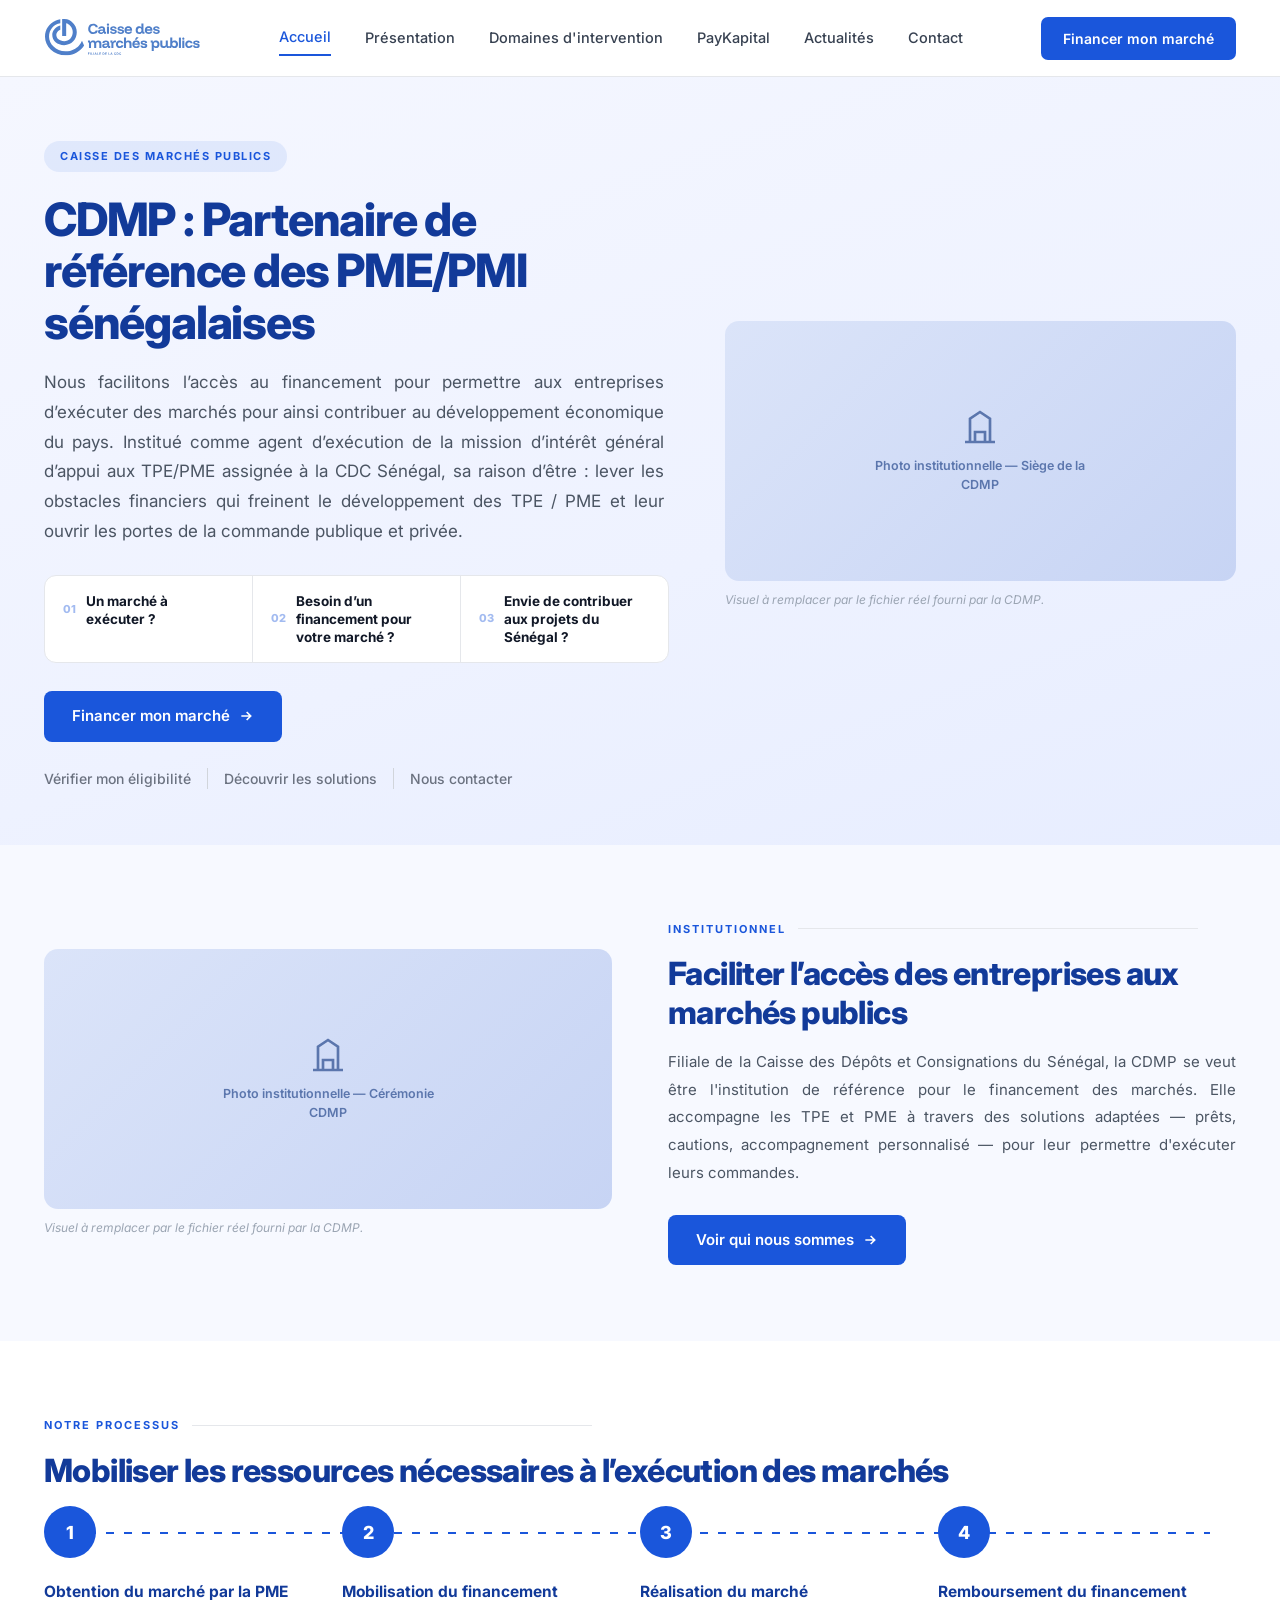
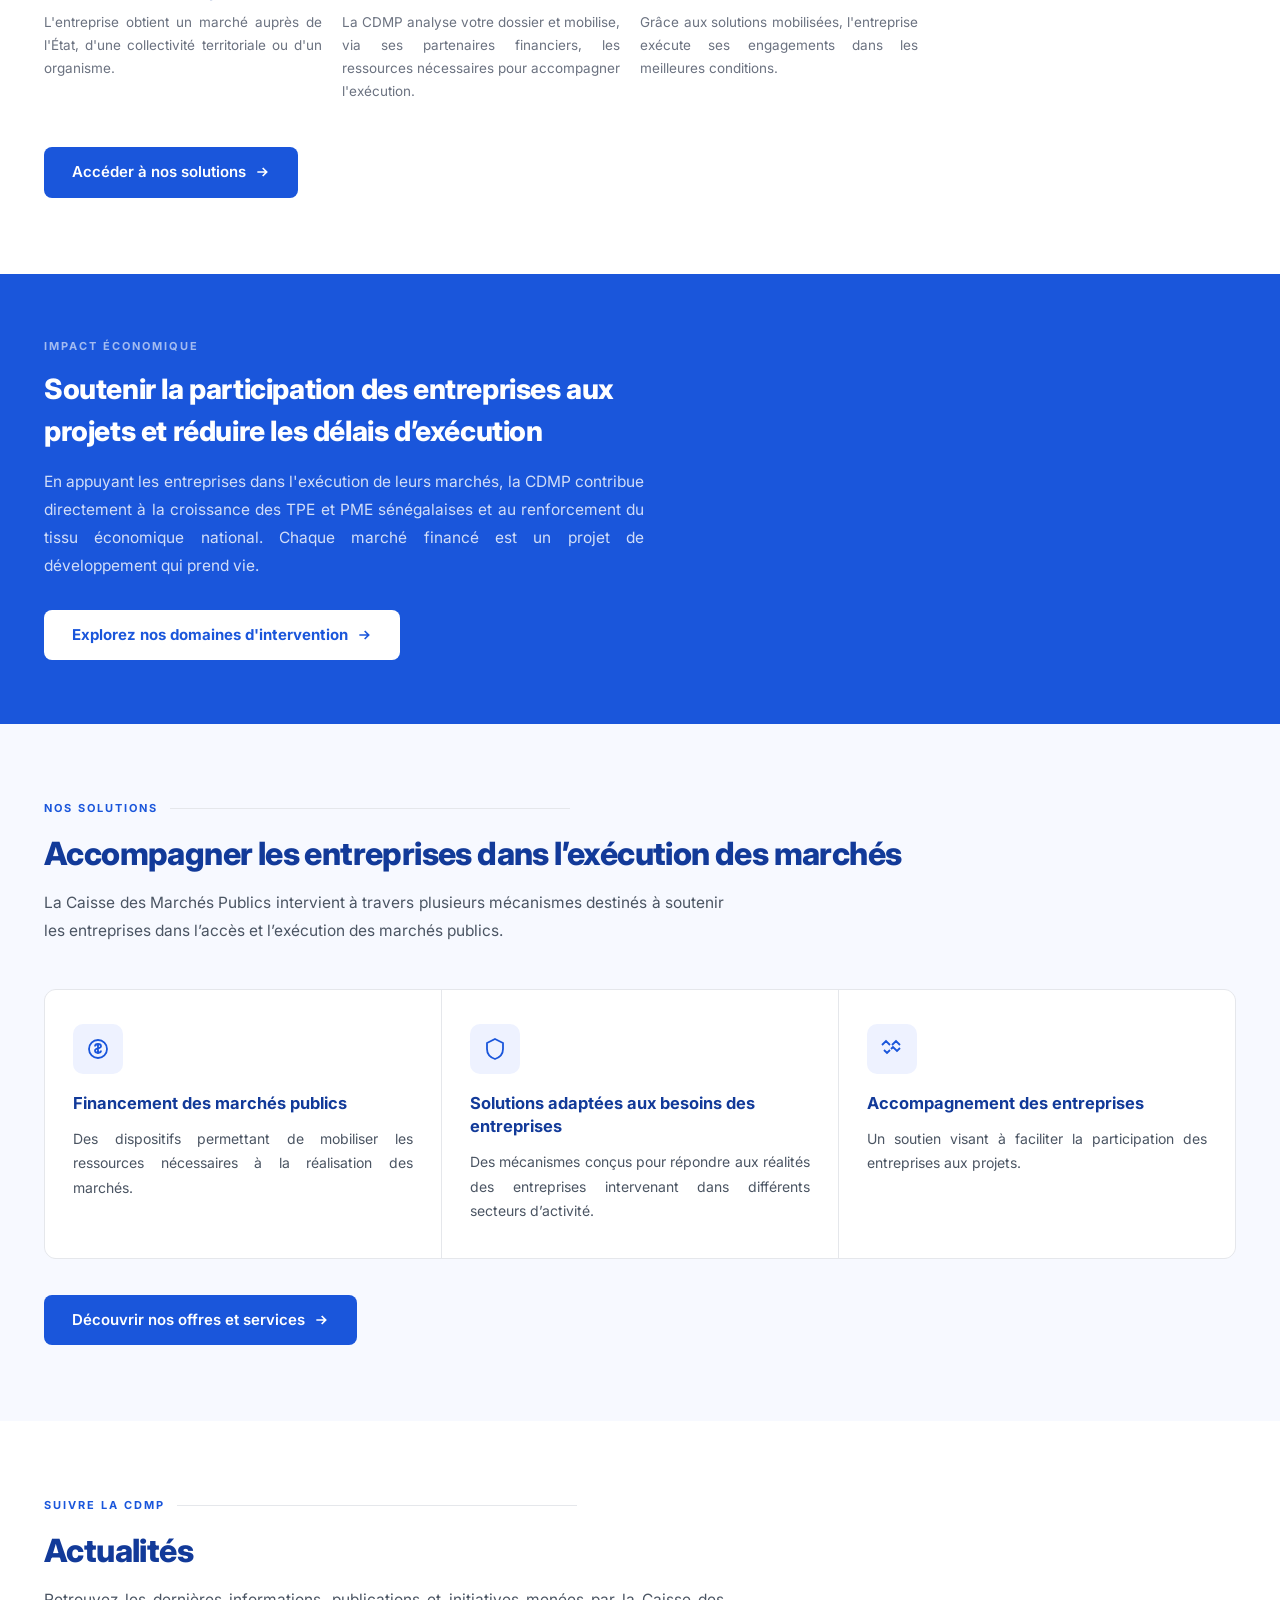
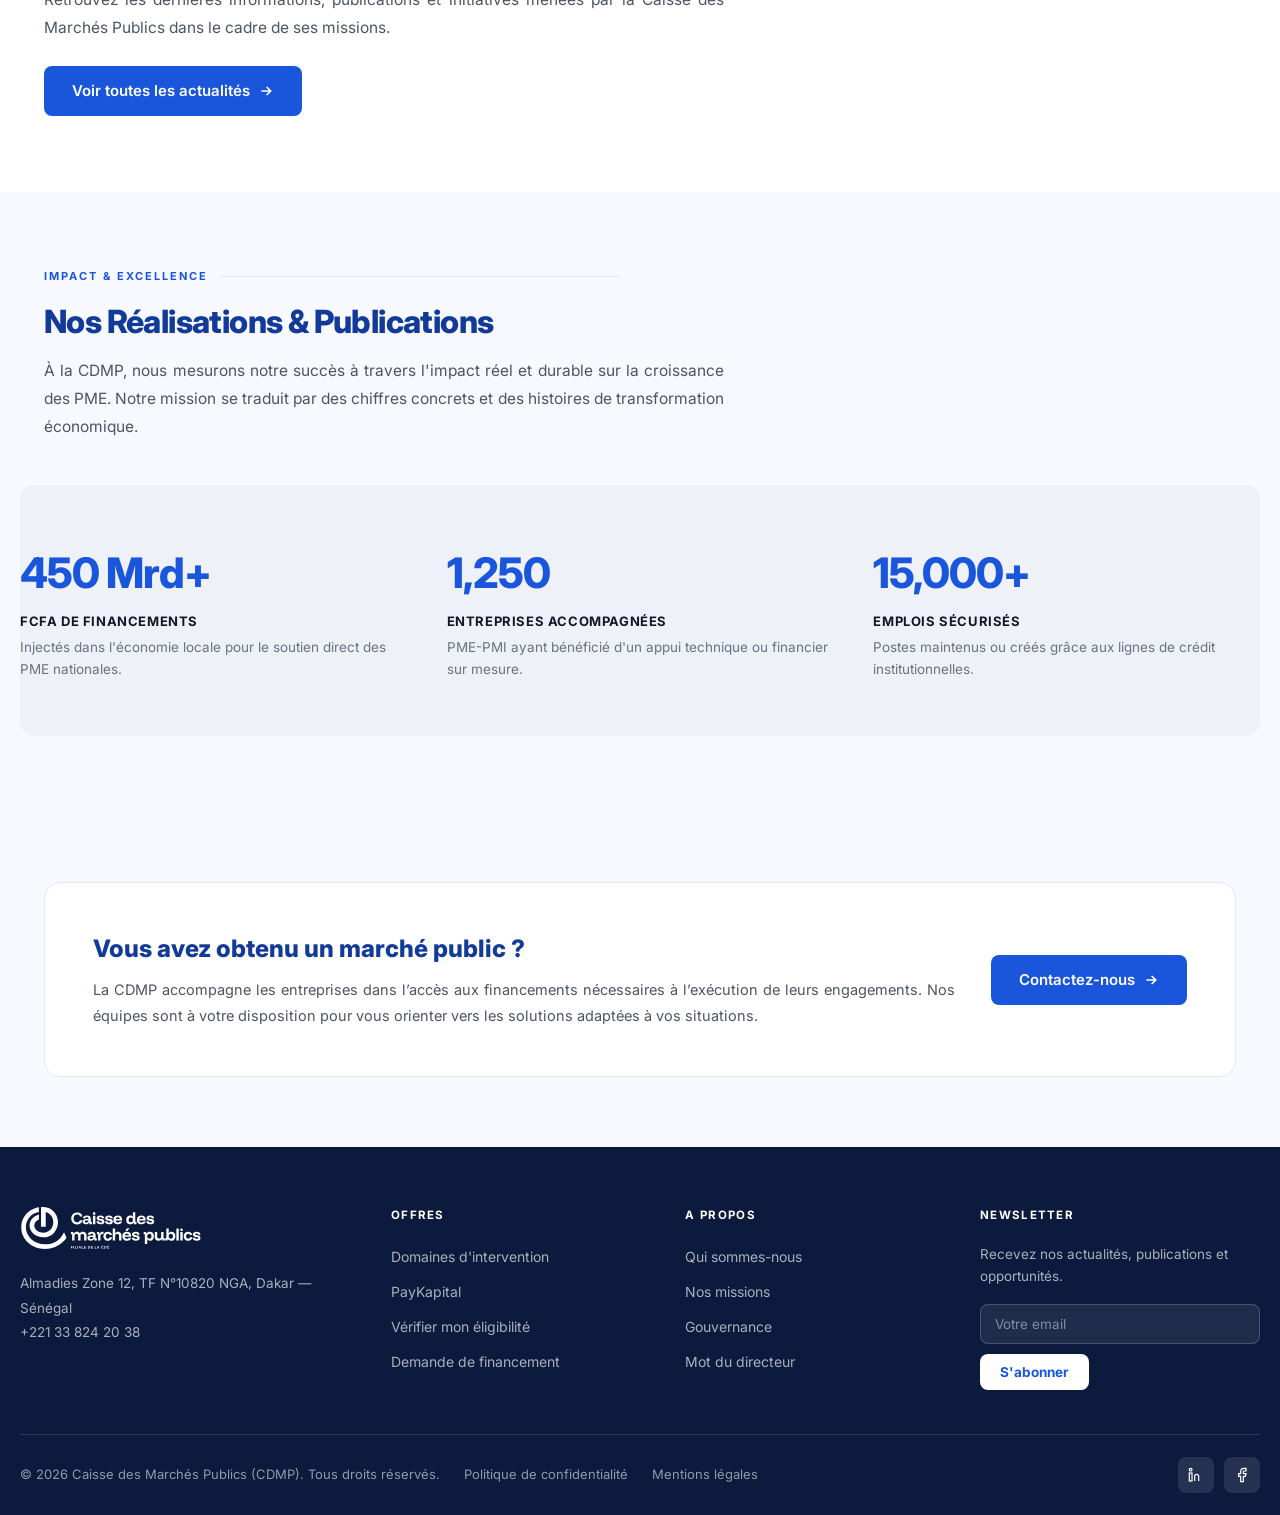
==== index.html @ f190c3ff "Import du site CDMP tel que livré (version en ligne sur cdmp.synapsys.sn) Inclut les documents de ré" ====
<!DOCTYPE html>
<html lang="fr">
<head>
<meta charset="UTF-8"/>
<meta name="viewport" content="width=device-width, initial-scale=1.0"/>
<title>Accueil — CDMP</title>
<link rel="stylesheet" href="css/style.css"/>
</head>
<body>
<header class="site-header">
<div class="nav-inner">
<a href="index.html" class="logo"><img src="img/cdmp-logo.svg" alt="CDMP - Caisse des Marchés Publics" class="logo-img"/></a>
<input type="checkbox" id="nav-toggle" class="nav-toggle-checkbox"/>
<nav class="nav-links">
<div class="nav-item"><a class="active" href="index.html">Accueil</a></div>
<div class="nav-item"><a class="" href="presentation.html">Présentation</a>
<div class="mega">
<div class="mega-col"><h5>Institution</h5>
<a href="presentation.html#a-propos">A propos</a>
<a href="presentation.html#missions">Missions</a>
<a href="presentation.html#gouvernance">Gouvernance</a>
<a href="presentation.html#mot-du-directeur">Mot du directeur</a>
</div>
</div></div>
<div class="nav-item"><a class="" href="domaines-intervention.html">Domaines d'intervention</a>
<div class="mega">
<div class="mega-col"><h5>Nos solutions</h5>
<a href="domaines-intervention.html#offres">Offres</a>
<a href="domaines-intervention.html#solutions">Services</a>
<a href="eligibilite.html">Vérifier mon éligibilité</a>
</div>
</div></div>
<div class="nav-item"><a class="" href="paykapital.html">PayKapital</a></div>
<div class="nav-item"><a class="" href="actualites.html">Actualités</a>
<div class="mega">
<div class="mega-col"><h5>Suivre la CDMP</h5>
<a href="actualites.html#publications">Publications</a>
<a href="actualites.html#realisations">Réalisations</a>
</div>
</div></div>
<div class="nav-item"><a class="" href="contact.html">Contact</a></div>
<a href="demande-financement.html" class="btn-nav btn-nav-mobile">Financer mon marché</a>
</nav>
<a href="demande-financement.html" class="btn-nav btn-nav-desktop">Financer mon marché</a>
<label for="nav-toggle" class="burger" aria-label="Ouvrir le menu"><span></span><span></span><span></span></label>
</div>
</header>

<section class="page-hero">
<div class="wrap hero-split">
<div>
<span class="eyebrow">CAISSE DES MARCHÉS PUBLICS</span>
<h1>CDMP : Partenaire de référence des PME/PMI sénégalaises</h1>
<p class="lead">Nous facilitons l’accès au financement pour permettre aux entreprises d’exécuter des marchés pour ainsi contribuer au développement économique du pays. Institué comme agent d’exécution de la mission d’intérêt général d’appui aux TPE/PME assignée à la CDC Sénégal, sa raison d’être : lever les obstacles financiers qui freinent le développement des TPE / PME et leur ouvrir les portes de la commande publique et privée.</p>
<div class="pc-row">
<div class="pc-item" tabindex="0"><button class="pc-q"><span class="pc-num">01</span>Un marché à exécuter ?</button><div class="pc-a"><p>Offrir des solutions sur mesure pour un meilleur accès aux marchés en accompagnant les entreprises dans l’exécution.</p></div></div>
<div class="pc-item" tabindex="0"><button class="pc-q"><span class="pc-num">02</span>Besoin d’un financement pour votre marché ?</button><div class="pc-a"><p>Faciliter l’accès au financement des TPE / PME dans tous les secteurs d’activité à des conditions soutenables et compétitives.</p></div></div>
<div class="pc-item" tabindex="0"><button class="pc-q"><span class="pc-num">03</span>Envie de contribuer aux projets du Sénégal ?</button><div class="pc-a"><p>Soutenir les entreprises engagées dans la réalisation des projets et réduire les délais d’exécution des marchés en mettant à disposition des ressources financières adaptées permettant aux entreprises d’agir rapidement et efficacement.</p></div></div>
</div>
<div style="margin-top:28px;">
<a href="contact.html" class="btn-primary">Financer mon marché <svg width="16" height="16" viewBox="0 0 24 24" fill="none" stroke="currentColor" stroke-width="2.5"><path d="M5 12h14M13 6l6 6-6 6"/></svg></a>
</div>
<div class="link-row">
<a href="eligibilite.html">Vérifier mon éligibilité</a>
<a href="domaines-intervention.html">Découvrir les solutions</a>
<a href="contact.html">Nous contacter</a>
</div>
</div>
<div><div class="media-ph"><svg viewBox="0 0 24 24" fill="none" stroke="currentColor" stroke-width="1.6"><path d="M3 21h18M6 21V7l6-4 6 4v14M9 21v-6h6v6"/></svg><span>Photo institutionnelle — Siège de la CDMP</span></div><p style="font-size:12px;color:#9aa4b2;margin-top:10px;font-style:italic;">Visuel à remplacer par le fichier réel fourni par la CDMP.</p></div>
</div>
</section>

<section class="section-alt">
<div class="wrap grid-2">
<div><div class="media-ph"><svg viewBox="0 0 24 24" fill="none" stroke="currentColor" stroke-width="1.6"><path d="M3 21h18M6 21V7l6-4 6 4v14M9 21v-6h6v6"/></svg><span>Photo institutionnelle — Cérémonie CDMP</span></div><p style="font-size:12px;color:#9aa4b2;margin-top:10px;font-style:italic;">Visuel à remplacer par le fichier réel fourni par la CDMP.</p></div>
<div>
<div class="eyebrow-line">INSTITUTIONNEL</div>
<h2 class="section-title">Faciliter l’accès des entreprises aux marchés publics</h2>
<p style="font-size:15px;color:var(--gray);line-height:1.85;margin-bottom:28px;">Filiale de la Caisse des Dépôts et Consignations du Sénégal, la CDMP se veut être l'institution de référence pour le financement des marchés. Elle accompagne les TPE et PME à travers des solutions adaptées — prêts, cautions, accompagnement personnalisé — pour leur permettre d'exécuter leurs commandes.</p>
<a href="presentation.html#a-propos" class="btn-primary">Voir qui nous sommes <svg width="16" height="16" viewBox="0 0 24 24" fill="none" stroke="currentColor" stroke-width="2.5"><path d="M5 12h14M13 6l6 6-6 6"/></svg></a>
</div>
</div>
</section>

<section>
<div class="wrap">
<div class="eyebrow-line">NOTRE PROCESSUS</div>
<h2 class="section-title">Mobiliser les ressources nécessaires à l’exécution des marchés</h2>
<div class="steps">
<div class="step"><div class="step-dot"><span>1</span></div><h3>Obtention du marché par la PME</h3><p>L'entreprise obtient un marché auprès de l'État, d'une collectivité territoriale ou d'un organisme.</p></div>
<div class="step"><div class="step-dot"><span>2</span></div><h3>Mobilisation du financement</h3><p>La CDMP analyse votre dossier et mobilise, via ses partenaires financiers, les ressources nécessaires pour accompagner l'exécution.</p></div>
<div class="step"><div class="step-dot"><span>3</span></div><h3>Réalisation du marché</h3><p>Grâce aux solutions mobilisées, l'entreprise exécute ses engagements dans les meilleures conditions.</p></div>
<div class="step"><div class="step-dot"><span>4</span></div><h3>Remboursement du financement</h3></div>
</div>
<div style="margin-top:44px;"><a href="domaines-intervention.html#solutions" class="btn-primary">Accéder à nos solutions <svg width="16" height="16" viewBox="0 0 24 24" fill="none" stroke="currentColor" stroke-width="2.5"><path d="M5 12h14M13 6l6 6-6 6"/></svg></a></div>
</div>
</section>

<section class="cta-band">
<div class="wrap">
<div class="eyebrow-inv">IMPACT ÉCONOMIQUE</div>
<h2>Soutenir la participation des entreprises aux projets et réduire les délais d’exécution</h2>
<p>En appuyant les entreprises dans l'exécution de leurs marchés, la CDMP contribue directement à la croissance des TPE et PME sénégalaises et au renforcement du tissu économique national. Chaque marché financé est un projet de développement qui prend vie.</p>
<a href="domaines-intervention.html" class="btn-white">Explorez nos domaines d'intervention <svg width="16" height="16" viewBox="0 0 24 24" fill="none" stroke="currentColor" stroke-width="2.5"><path d="M5 12h14M13 6l6 6-6 6"/></svg></a>
</div>
</section>

<section class="section-alt">
<div class="wrap">
<div class="eyebrow-line">NOS SOLUTIONS</div>
<h2 class="section-title">Accompagner les entreprises dans l’exécution des marchés</h2>
<p class="section-sub">La Caisse des Marchés Publics intervient à travers plusieurs mécanismes destinés à soutenir les entreprises dans l’accès et l’exécution des marchés publics.</p>
<div class="card-grid">
<div class="card"><div class="card-icon"><svg viewBox="0 0 24 24" fill="none" stroke="currentColor" stroke-width="1.8"><circle cx="12" cy="12" r="9"/><path d="M12 7v10M9 9.5c0-1.4 1.3-2.5 3-2.5s3 1 3 2.2c0 2.8-6 1.6-6 4.3 0 1.3 1.3 2.3 3 2.3s3-1 3-2.3"/></svg></div><h3>Financement des marchés publics</h3><p>Des dispositifs permettant de mobiliser les ressources nécessaires à la réalisation des marchés.</p></div>
<div class="card"><div class="card-icon"><svg viewBox="0 0 24 24" fill="none" stroke="currentColor" stroke-width="1.8"><path d="M12 2l8 4v6c0 5-3.4 8.4-8 10-4.6-1.6-8-5-8-10V6l8-4z"/></svg></div><h3>Solutions adaptées aux besoins des entreprises</h3><p>Des mécanismes conçus pour répondre aux réalités des entreprises intervenant dans différents secteurs d’activité.</p></div>
<div class="card"><div class="card-icon"><svg viewBox="0 0 24 24" fill="none" stroke="currentColor" stroke-width="1.8"><path d="M11 12l2-2 4 4 3-3M4 13l3 3 3-3M2 8l4-4 4 4M12 8l4-4 4 4"/></svg></div><h3>Accompagnement des entreprises</h3><p>Un soutien visant à faciliter la participation des entreprises aux projets.</p></div>
</div>
<div style="margin-top:36px;"><a href="domaines-intervention.html#offres" class="btn-primary">Découvrir nos offres et services <svg width="16" height="16" viewBox="0 0 24 24" fill="none" stroke="currentColor" stroke-width="2.5"><path d="M5 12h14M13 6l6 6-6 6"/></svg></a></div>
</div>
</section>

<section>
<div class="wrap">
<div class="eyebrow-line">SUIVRE LA CDMP</div>
<h2 class="section-title">Actualités</h2>
<p class="section-sub" style="margin-bottom:24px;">Retrouvez les dernières informations, publications et initiatives menées par la Caisse des Marchés Publics dans le cadre de ses missions.</p>
<a href="actualites.html" class="btn-primary">Voir toutes les actualités <svg width="16" height="16" viewBox="0 0 24 24" fill="none" stroke="currentColor" stroke-width="2.5"><path d="M5 12h14M13 6l6 6-6 6"/></svg></a>
</div>
</section>

<section class="section-alt">
<div class="wrap">
<div class="eyebrow-line">IMPACT &amp; EXCELLENCE</div>
<h2 class="section-title">Nos Réalisations &amp; Publications</h2>
<p class="section-sub">À la CDMP, nous mesurons notre succès à travers l'impact réel et durable sur la croissance des PME. Notre mission se traduit par des chiffres concrets et des histoires de transformation économique.</p>
</div>
<div class="wrap stats-bar" style="border-radius:14px;">
<div><div class="stat-num">450 Mrd+</div><div class="stat-label">FCFA de financements</div><div class="stat-desc">Injectés dans l'économie locale pour le soutien direct des PME nationales.</div></div>
<div><div class="stat-num">1,250</div><div class="stat-label">Entreprises accompagnées</div><div class="stat-desc">PME-PMI ayant bénéficié d'un appui technique ou financier sur mesure.</div></div>
<div><div class="stat-num">15,000+</div><div class="stat-label">Emplois sécurisés</div><div class="stat-desc">Postes maintenus ou créés grâce aux lignes de crédit institutionnelles.</div></div>
</div>
</section>

<section class="cta-box-section">
<div class="wrap">
<div class="cta-box">
<div>
<h2>Vous avez obtenu un marché public ?</h2>
<p>La CDMP accompagne les entreprises dans l’accès aux financements nécessaires à l’exécution de leurs engagements. Nos équipes sont à votre disposition pour vous orienter vers les solutions adaptées à vos situations.</p>
</div>
<a href="contact.html" class="btn-primary">Contactez-nous <svg width="16" height="16" viewBox="0 0 24 24" fill="none" stroke="currentColor" stroke-width="2.5"><path d="M5 12h14M13 6l6 6-6 6"/></svg></a>
</div>
</div>
</section>

<footer class="site-footer">
<div class="wrap footer-top">
<div class="footer-brand">
<a href="index.html" class="logo"><img src="img/cdmp-logo.svg" alt="CDMP - Caisse des Marchés Publics" class="logo-img logo-img-white"/></a>
<p class="footer-contact-line">Almadies Zone 12, TF N°10820 NGA, Dakar — Sénégal<br/>+221 33 824 20 38</p>
</div>
<div class="footer-col"><h4>Offres</h4><ul>
<li><a href="domaines-intervention.html">Domaines d'intervention</a></li>
<li><a href="paykapital.html">PayKapital</a></li>
<li><a href="eligibilite.html">Vérifier mon éligibilité</a></li>
<li><a href="demande-financement.html">Demande de financement</a></li>
</ul></div>
<div class="footer-col"><h4>A propos</h4><ul>
<li><a href="presentation.html#a-propos">Qui sommes-nous</a></li>
<li><a href="presentation.html#missions">Nos missions</a></li>
<li><a href="presentation.html#gouvernance">Gouvernance</a></li>
<li><a href="presentation.html#mot-du-directeur">Mot du directeur</a></li>
</ul></div>
<div class="footer-col"><h4>Newsletter</h4>
<p class="footer-newsletter-text">Recevez nos actualités, publications et opportunités.</p>
<form class="footer-newsletter-form">
<input type="email" placeholder="Votre email" aria-label="Adresse email"/>
<button type="submit" class="btn-white">S'abonner</button>
</form>
</div>
</div>
<div class="wrap footer-bottom">
<div class="footer-bottom-left">
<span>© 2026 Caisse des Marchés Publics (CDMP). Tous droits réservés.</span>
<div class="links"><a href="#">Politique de confidentialité</a><a href="#">Mentions légales</a></div>
</div>
<div class="social-row social-row-footer">
<a href="https://www.linkedin.com/company/cdmp/" target="_blank" rel="noopener" aria-label="LinkedIn CDMP"><svg viewBox="0 0 24 24" fill="none" stroke="currentColor" stroke-width="1.8"><rect x="2" y="9" width="4" height="12"/><circle cx="4" cy="4" r="2"/><path d="M10 21v-7a3 3 0 0 1 6 0v7M10 12v9"/></svg></a>
<a href="https://www.facebook.com/CDMPSA" target="_blank" rel="noopener" aria-label="Facebook CDMP"><svg viewBox="0 0 24 24" fill="none" stroke="currentColor" stroke-width="1.8"><path d="M18 2h-3a5 5 0 0 0-5 5v3H7v4h3v8h4v-8h3l1-4h-4V7a1 1 0 0 1 1-1h3z"/></svg></a>
</div>
</div>
</footer>
</body>
</html>
---- css/style.css ----
@import url('https://fonts.googleapis.com/css2?family=Inter:wght@400;500;600;700;800;900&display=swap');

:root{
  --blue:#1a56db;
  --blue-dark:#123a99;
  --blue-light:#eef2ff;
  --ink:#111827;
  --gray:#4b5563;
  --gray-light:#6b7280;
  --bg-alt:#f7f9ff;
  --bg-alt2:#eef1f7;
  --border:#e5e7eb;
  --white:#ffffff;
}

*,*::before,*::after{box-sizing:border-box;margin:0;padding:0;}
html{scroll-behavior:smooth;}
body{font-family:'Inter',-apple-system,BlinkMacSystemFont,'Segoe UI',Arial,sans-serif;color:var(--ink);background:#fff;font-size:16px;line-height:1.5;}
a{text-decoration:none;color:inherit;}
img{max-width:100%;display:block;}
ul{list-style:none;}
button{font-family:inherit;cursor:pointer;}

.wrap{max-width:1240px;margin:0 auto;padding:0 24px;}

/* ---------- Header / Nav ---------- */
header.site-header{position:sticky;top:0;z-index:200;background:#fff;border-bottom:1px solid var(--border);}
.nav-inner{max-width:1240px;margin:0 auto;display:flex;align-items:center;justify-content:space-between;padding:0 24px;height:76px;position:relative;}
.logo{display:flex;align-items:center;gap:10px;font-weight:800;font-size:22px;color:var(--blue);letter-spacing:-0.5px;}
.logo svg{width:34px;height:34px;}
.nav-toggle-checkbox{display:none;}
.nav-links{display:flex;align-items:center;gap:34px;}
.nav-item{position:relative;height:76px;display:flex;align-items:center;}
.nav-item > a{font-size:14.5px;font-weight:500;color:#374151;padding:6px 0;}
.nav-item > a.active{color:var(--blue);border-bottom:2px solid var(--blue);}
.nav-item:hover > a{color:var(--blue);}
.mega{position:absolute;top:76px;left:50%;transform:translateX(-50%);background:#fff;border:1px solid var(--border);border-top:3px solid var(--blue);border-radius:0 0 12px 12px;box-shadow:0 18px 40px rgba(17,24,39,0.12);padding:26px 34px;display:none;gap:48px;white-space:nowrap;}
.nav-item:hover .mega{display:flex;}
.mega-col h5{font-size:11px;text-transform:uppercase;letter-spacing:1.2px;color:var(--gray-light);font-weight:700;margin-bottom:12px;}
.mega-col a{display:block;font-size:14.5px;color:#374151;font-weight:500;padding:6px 0;}
.mega-col a:hover{color:var(--blue);}
.btn-nav{background:var(--blue);color:#fff;font-size:14px;font-weight:600;padding:11px 22px;border-radius:7px;border:none;}
.btn-nav:hover{background:var(--blue-dark);}
.btn-nav-mobile{display:none;}
.burger{display:none;flex-direction:column;justify-content:center;gap:5px;width:26px;height:22px;background:none;border:none;padding:0;cursor:pointer;}
.burger span{display:block;height:2px;width:100%;background:var(--ink);border-radius:2px;transition:transform .2s ease,opacity .2s ease;}

@media (max-width:900px){
  .nav-inner{height:64px;padding:0 20px;}
  .logo-img{height:32px;}
  .btn-nav-desktop{display:none;}
  .burger{display:flex;}
  .nav-toggle-checkbox:checked ~ .burger span:nth-child(1){transform:translateY(7px) rotate(45deg);}
  .nav-toggle-checkbox:checked ~ .burger span:nth-child(2){opacity:0;}
  .nav-toggle-checkbox:checked ~ .burger span:nth-child(3){transform:translateY(-7px) rotate(-45deg);}
  .nav-links{display:none;position:absolute;top:64px;left:0;right:0;background:#fff;flex-direction:column;align-items:stretch;gap:0;padding:8px 20px 20px;border-bottom:1px solid var(--border);box-shadow:0 16px 28px rgba(17,24,39,0.1);max-height:calc(100vh - 64px);overflow-y:auto;}
  .nav-toggle-checkbox:checked ~ .nav-links{display:flex;}
  .nav-item{height:auto;flex-direction:column;align-items:stretch;border-bottom:1px solid var(--border);}
  .nav-item:last-of-type{border-bottom:none;}
  .nav-item > a{padding:15px 0;}
  .mega{position:static;transform:none;display:block !important;border:none;box-shadow:none;border-radius:0;padding:0 0 14px 10px;background:none;white-space:normal;}
  .mega-col a{padding:9px 0;}
  .btn-nav-mobile{display:block;margin-top:16px;text-align:center;}
}

/* ---------- Buttons ---------- */
.btn-primary{display:inline-flex;align-items:center;gap:8px;background:var(--blue);color:#fff;font-size:15px;font-weight:600;padding:14px 28px;border-radius:8px;border:none;}
.btn-primary:hover{background:var(--blue-dark);}
.btn-outline{display:inline-flex;align-items:center;gap:8px;background:#fff;color:var(--ink);font-size:15px;font-weight:600;padding:14px 28px;border-radius:8px;border:1px solid var(--border);}
.btn-outline:hover{border-color:var(--blue);color:var(--blue);}
.btn-white{display:inline-flex;align-items:center;gap:8px;background:#fff;color:var(--blue);font-size:15px;font-weight:700;padding:14px 28px;border-radius:8px;border:none;}

/* ---------- Page hero (section headers reused across pages) ---------- */
.page-hero{background:linear-gradient(160deg,#f5f7ff 0%,#eef2ff 60%,#e7edff 100%);padding:64px 0 56px;}
.eyebrow{display:inline-block;background:rgba(26,86,219,0.09);color:var(--blue);font-size:11px;font-weight:700;text-transform:uppercase;letter-spacing:1.5px;padding:7px 16px;border-radius:20px;margin-bottom:22px;}
.page-hero h1{font-size:46px;font-weight:800;line-height:1.12;color:var(--blue-dark);letter-spacing:-1.2px;max-width:760px;}
.page-hero h1 span{color:var(--blue);}
.page-hero p.lead{font-size:17px;color:var(--gray);line-height:1.75;max-width:620px;margin-top:20px;text-align:justify;}
.hero-split{display:grid;grid-template-columns:1.1fr 0.9fr;gap:56px;align-items:center;}
.hero-media{border-radius:14px;overflow:hidden;height:340px;}

/* ---------- Generic placeholder media block ---------- */
.media-ph{background:linear-gradient(135deg,#dbe4f9,#c7d4f4);border-radius:14px;display:flex;flex-direction:column;align-items:center;justify-content:center;gap:10px;color:#5b76ad;text-align:center;padding:20px;min-height:260px;}
.media-ph svg{width:40px;height:40px;stroke:#5b76ad;}
.media-ph span{font-size:12.5px;font-weight:600;max-width:220px;}
.media-ph.portrait{aspect-ratio:3/4;min-height:380px;}

/* ---------- Sections ---------- */
section{padding:76px 0;}
.section-alt{background:var(--bg-alt);}
.section-alt2{background:var(--bg-alt2);}
.eyebrow-line{display:flex;align-items:center;gap:12px;font-size:11px;font-weight:700;text-transform:uppercase;letter-spacing:2px;color:var(--blue);margin-bottom:18px;}
.eyebrow-line::after{content:'';flex:1;height:1px;background:var(--border);max-width:400px;}
h2.section-title{font-size:32px;font-weight:800;color:var(--blue-dark);letter-spacing:-0.6px;line-height:1.2;margin-bottom:16px;}
h2.section-title span{color:var(--blue);}
p.section-sub{font-size:15.5px;color:var(--gray);line-height:1.8;max-width:680px;margin-bottom:44px;text-align:justify;}

/* ---------- Cards grids ---------- */
.card-grid{display:grid;grid-template-columns:repeat(3,1fr);gap:1px;background:var(--border);border:1px solid var(--border);border-radius:12px;overflow:hidden;}
.card{background:#fff;padding:34px 28px;}
.card .num{font-size:36px;font-weight:800;color:var(--blue);opacity:0.2;margin-bottom:14px;}
.card h3{font-size:16.5px;font-weight:700;color:var(--blue-dark);margin-bottom:12px;line-height:1.4;}
.card p{font-size:14px;color:var(--gray);line-height:1.75;text-align:justify;}
.card-icon{width:50px;height:50px;border-radius:10px;background:var(--blue-light);display:flex;align-items:center;justify-content:center;margin-bottom:18px;}
.card-icon svg{width:24px;height:24px;stroke:var(--blue);fill:none;stroke-width:1.8;}

/* ---------- Numbered domain blocks ---------- */
.domain-block{display:grid;grid-template-columns:280px 1fr;gap:48px;padding:46px 0;border-bottom:1px solid var(--border);}
.domain-block:last-child{border-bottom:none;}
.domain-num{font-size:44px;font-weight:800;color:#c7d2e8;line-height:1;}
.domain-block h3{font-size:24px;font-weight:800;color:var(--blue-dark);margin-top:8px;}
.domain-block .bar{width:44px;height:3px;background:var(--blue);margin:16px 0;}
.domain-body p{font-size:15px;color:var(--gray);line-height:1.85;max-width:760px;text-align:justify;}
.tag-row{display:flex;flex-wrap:wrap;gap:10px;margin-top:18px;}
.tag{font-size:12px;font-weight:600;color:var(--blue);background:var(--blue-light);padding:6px 14px;border-radius:20px;}

/* ---------- Steps / process ---------- */
.steps{display:grid;grid-template-columns:repeat(4,1fr);gap:0;position:relative;}
.steps::before{content:'';position:absolute;top:26px;left:26px;right:26px;height:2px;background:repeating-linear-gradient(to right,var(--blue) 0,var(--blue) 8px,transparent 8px,transparent 18px);}
.step{padding-right:20px;}
.step-dot{width:52px;height:52px;border-radius:50%;background:var(--blue);display:flex;align-items:center;justify-content:center;margin-bottom:22px;position:relative;z-index:1;}
.step-dot span{font-size:18px;font-weight:800;color:#fff;}
.step h3{font-size:15.5px;font-weight:700;color:var(--blue-dark);margin-bottom:8px;}
.step p{font-size:13.5px;color:var(--gray-light);line-height:1.7;text-align:justify;}

/* ---------- Stats ---------- */
.stats-bar{background:var(--bg-alt2);padding:56px 0;display:grid;grid-template-columns:repeat(3,1fr);gap:40px;text-align:left;}
.stat-num{font-size:42px;font-weight:800;color:var(--blue);letter-spacing:-1px;}
.stat-label{font-size:13px;font-weight:700;text-transform:uppercase;letter-spacing:0.6px;color:var(--ink);margin-top:8px;}
.stat-desc{font-size:13.5px;color:var(--gray-light);margin-top:6px;line-height:1.6;}

/* ---------- CTA band ---------- */
.cta-band{background:var(--blue);padding:64px 0;}
.cta-band .eyebrow-inv{font-size:11px;font-weight:700;text-transform:uppercase;letter-spacing:2px;color:rgba(255,255,255,0.6);margin-bottom:14px;}
.cta-band h2{font-size:28px;font-weight:800;color:#fff;max-width:600px;margin-bottom:16px;letter-spacing:-0.4px;}
.cta-band p{font-size:15.5px;color:rgba(255,255,255,0.8);max-width:600px;line-height:1.8;margin-bottom:30px;text-align:justify;}

.cta-box-section{background:var(--bg-alt);padding:70px 0;}
.cta-box{background:#fff;border:1px solid #e0e6ff;border-radius:16px;padding:48px;display:grid;grid-template-columns:1fr auto;gap:36px;align-items:center;}
.cta-box h2{font-size:24px;font-weight:800;color:var(--blue-dark);margin-bottom:10px;}
.cta-box p{font-size:14.5px;color:var(--gray);line-height:1.75;text-align:justify;}

/* ---------- News / actu cards ---------- */
.actu-grid{display:grid;grid-template-columns:repeat(3,1fr);gap:26px;}
.actu-card{border:1px solid var(--border);border-radius:12px;overflow:hidden;}
.actu-img{height:170px;}
.actu-card .body{padding:22px;}
.actu-date{font-size:11px;font-weight:700;text-transform:uppercase;letter-spacing:1px;color:var(--blue);margin-bottom:10px;}
.actu-card h3{font-size:16px;font-weight:700;color:var(--blue-dark);line-height:1.4;margin-bottom:8px;}
.actu-card p{font-size:13.5px;color:var(--gray-light);line-height:1.65;text-align:justify;}
.actu-feature{display:grid;grid-template-columns:1fr 1fr;border:1px solid var(--border);border-radius:14px;overflow:hidden;margin-bottom:40px;}
.actu-feature .media-ph{border-radius:0;min-height:100%;}
.actu-feature .body{padding:40px;display:flex;flex-direction:column;justify-content:center;}
.badge-tag{display:inline-flex;align-items:center;gap:8px;font-size:11px;font-weight:700;background:var(--blue-light);color:var(--blue);padding:5px 12px;border-radius:6px;text-transform:uppercase;letter-spacing:0.5px;width:max-content;margin-bottom:14px;}
.badge-tag + .actu-date{display:inline-block;margin-left:10px;}

/* ---------- Contact ---------- */
.contact-grid{display:grid;grid-template-columns:1.2fr 0.8fr;gap:40px;align-items:start;}
.form-card{background:#fff;border:1px solid var(--border);border-radius:14px;padding:36px;}
.form-row{display:grid;grid-template-columns:1fr 1fr;gap:20px;margin-bottom:22px;}
.field label{display:block;font-size:11.5px;font-weight:700;text-transform:uppercase;letter-spacing:0.6px;color:var(--gray);margin-bottom:10px;}
.field input,.field textarea,.field select{width:100%;background:#f3f4f6;border:1px solid var(--border);border-radius:8px;padding:13px 14px;font-size:14.5px;color:var(--ink);font-family:inherit;}
.field select{appearance:none;background-image:url('data:image/svg+xml;utf8,<svg xmlns=%22http://www.w3.org/2000/svg%22 viewBox=%220 0 24 24%22 fill=%22none%22 stroke=%22%236b7280%22 stroke-width=%222%22><path d=%22M6 9l6 6 6-6%22/></svg>');background-repeat:no-repeat;background-position:right 14px center;background-size:16px;padding-right:40px;}
.field textarea{resize:vertical;min-height:130px;}
.field{margin-bottom:22px;}
.info-card{background:var(--blue);color:#fff;border-radius:14px;padding:36px;}
.info-card h3{font-size:18px;font-weight:800;margin-bottom:26px;}
.info-item{display:flex;gap:14px;margin-bottom:24px;}
.info-item svg{width:20px;height:20px;stroke:#fff;flex-shrink:0;margin-top:2px;}
.info-item strong{display:block;font-size:14.5px;font-weight:700;margin-bottom:4px;}
.info-item span,.info-item a{font-size:14px;color:rgba(255,255,255,0.85);line-height:1.6;}
.info-divider{height:1px;background:rgba(255,255,255,0.25);margin:6px 0 24px;}
.social-row{display:flex;gap:10px;}
.social-row a{width:36px;height:36px;border-radius:8px;background:rgba(255,255,255,0.15);display:flex;align-items:center;justify-content:center;}
.social-row svg{width:16px;height:16px;stroke:#fff;}

/* ---------- Footer ---------- */
footer.site-footer{background:#0c1b3d;}
.footer-top{padding:60px 0 44px;display:grid;grid-template-columns:1.3fr 1fr 1fr 1.1fr;gap:40px;}
.footer-brand .logo{display:block;margin-bottom:20px;}
.footer-contact-line{font-size:13.5px;color:rgba(255,255,255,0.65);line-height:1.8;}
.footer-col h4{font-size:11.5px;font-weight:700;color:#fff;text-transform:uppercase;letter-spacing:1.3px;margin-bottom:20px;}
.footer-col ul{display:flex;flex-direction:column;gap:11px;}
.footer-col a{font-size:14px;color:rgba(255,255,255,0.65);}
.footer-col a:hover{color:#fff;}
.footer-newsletter-text{font-size:13.5px;color:rgba(255,255,255,0.65);line-height:1.6;margin-bottom:16px;}
.footer-newsletter-form{display:flex;flex-direction:column;gap:10px;}
.footer-newsletter-form input{background:rgba(255,255,255,0.08);border:1px solid rgba(255,255,255,0.18);border-radius:8px;padding:11px 14px;font-size:13.5px;font-family:inherit;color:#fff;}
.footer-newsletter-form input::placeholder{color:rgba(255,255,255,0.45);}
.footer-newsletter-form button{width:max-content;padding:10px 20px;font-size:13.5px;}
.footer-bottom{border-top:1px solid rgba(255,255,255,0.12);padding:22px 0;display:flex;justify-content:space-between;align-items:center;gap:24px;font-size:13px;color:rgba(255,255,255,0.55);}
.footer-bottom-left{display:flex;align-items:center;gap:24px;flex-wrap:wrap;}
.footer-bottom .links{display:flex;gap:24px;}
.footer-bottom .links a{color:rgba(255,255,255,0.55);}
.footer-bottom .links a:hover{color:#fff;}
.logo-img{height:38px;width:auto;display:block;}
.logo-img-white{filter:brightness(0) invert(1);height:44px;}
.social-row-footer a{background:rgba(255,255,255,0.1);}
.social-row-footer a:hover{background:rgba(255,255,255,0.2);}
.social-row-footer svg{stroke:#fff;}
@media (max-width:900px){
  .footer-top{grid-template-columns:1fr 1fr;}
  .footer-bottom{flex-direction:column;align-items:flex-start;}
}

/* ---------- Utilities ---------- */
.grid-2{display:grid;grid-template-columns:1fr 1fr;gap:56px;align-items:center;}
.mt-40{margin-top:40px;}
.link-row{display:flex;align-items:center;gap:0;margin-top:26px;}
.link-row a{font-size:14px;color:var(--gray-light);font-weight:500;padding:0 16px;border-right:1px solid #d1d5db;}
.link-row a:first-child{padding-left:0;}
.link-row a:last-child{border-right:none;}
.link-row a:hover{color:var(--blue);}

@media (max-width:900px){
  .card-grid,.actu-grid,.stats-bar,.steps{grid-template-columns:1fr;}
  .hero-split,.grid-2,.domain-block,.contact-grid,.actu-feature,.cta-box,.form-row{grid-template-columns:1fr;}
  .page-hero{padding:44px 0 40px;}
  .page-hero h1{font-size:28px;letter-spacing:-0.6px;}
  section{padding:52px 0;}
  h2.section-title{font-size:26px;}
  .wrap{padding:0 20px;}
  .hero-media,.media-ph{min-height:200px;}
  .steps::before{display:none;}
  .domain-block{padding:32px 0;}
  .cta-inner,.cta-box{padding:28px;}
  .actu-feature .body{padding:26px;}
  .form-card{padding:24px;}
}

/* ---------- Justification globale des textes de contenu ---------- */
section p, .cta-band p, .cta-box p, .actu-feature .body p, .form-card p{text-align:justify;}
.footer-contact-line, .footer-newsletter-text, .actu-date, .badge-tag, .stat-desc, .stat-label{text-align:left;}

/* ---------- Points clés dynamiques au survol (façon cdc.sn) ---------- */
.pc-row{display:flex;border:1px solid var(--border);border-radius:12px;overflow:hidden;background:#fff;margin:28px 0 4px;}
.pc-item{flex:1;border-right:1px solid var(--border);position:relative;}
.pc-item:last-child{border-right:none;}
.pc-q{width:100%;text-align:left;background:none;border:none;font-family:inherit;padding:16px 18px;font-size:13.5px;font-weight:700;color:var(--ink);display:flex;align-items:center;gap:10px;cursor:default;line-height:1.35;}
.pc-num{font-size:11px;font-weight:800;color:var(--blue);opacity:.4;flex-shrink:0;}
.pc-a{max-height:0;opacity:0;overflow:hidden;transition:max-height .25s ease,opacity .2s ease,padding .25s ease;padding:0 18px;}
.pc-a p{font-size:13px;color:var(--gray);line-height:1.65;padding-bottom:0;}
.pc-item:hover,.pc-item:focus-within{background:var(--blue-light);}
.pc-item:hover .pc-q,.pc-item:focus-within .pc-q{color:var(--blue);}
.pc-item:hover .pc-num,.pc-item:focus-within .pc-num{opacity:1;}
.pc-item:hover .pc-a,.pc-item:focus-within .pc-a{max-height:220px;opacity:1;padding:0 18px 16px;}
@media (max-width:900px){
  .pc-row{flex-direction:column;}
  .pc-item{border-right:none;border-bottom:1px solid var(--border);}
  .pc-item:last-child{border-bottom:none;}
}
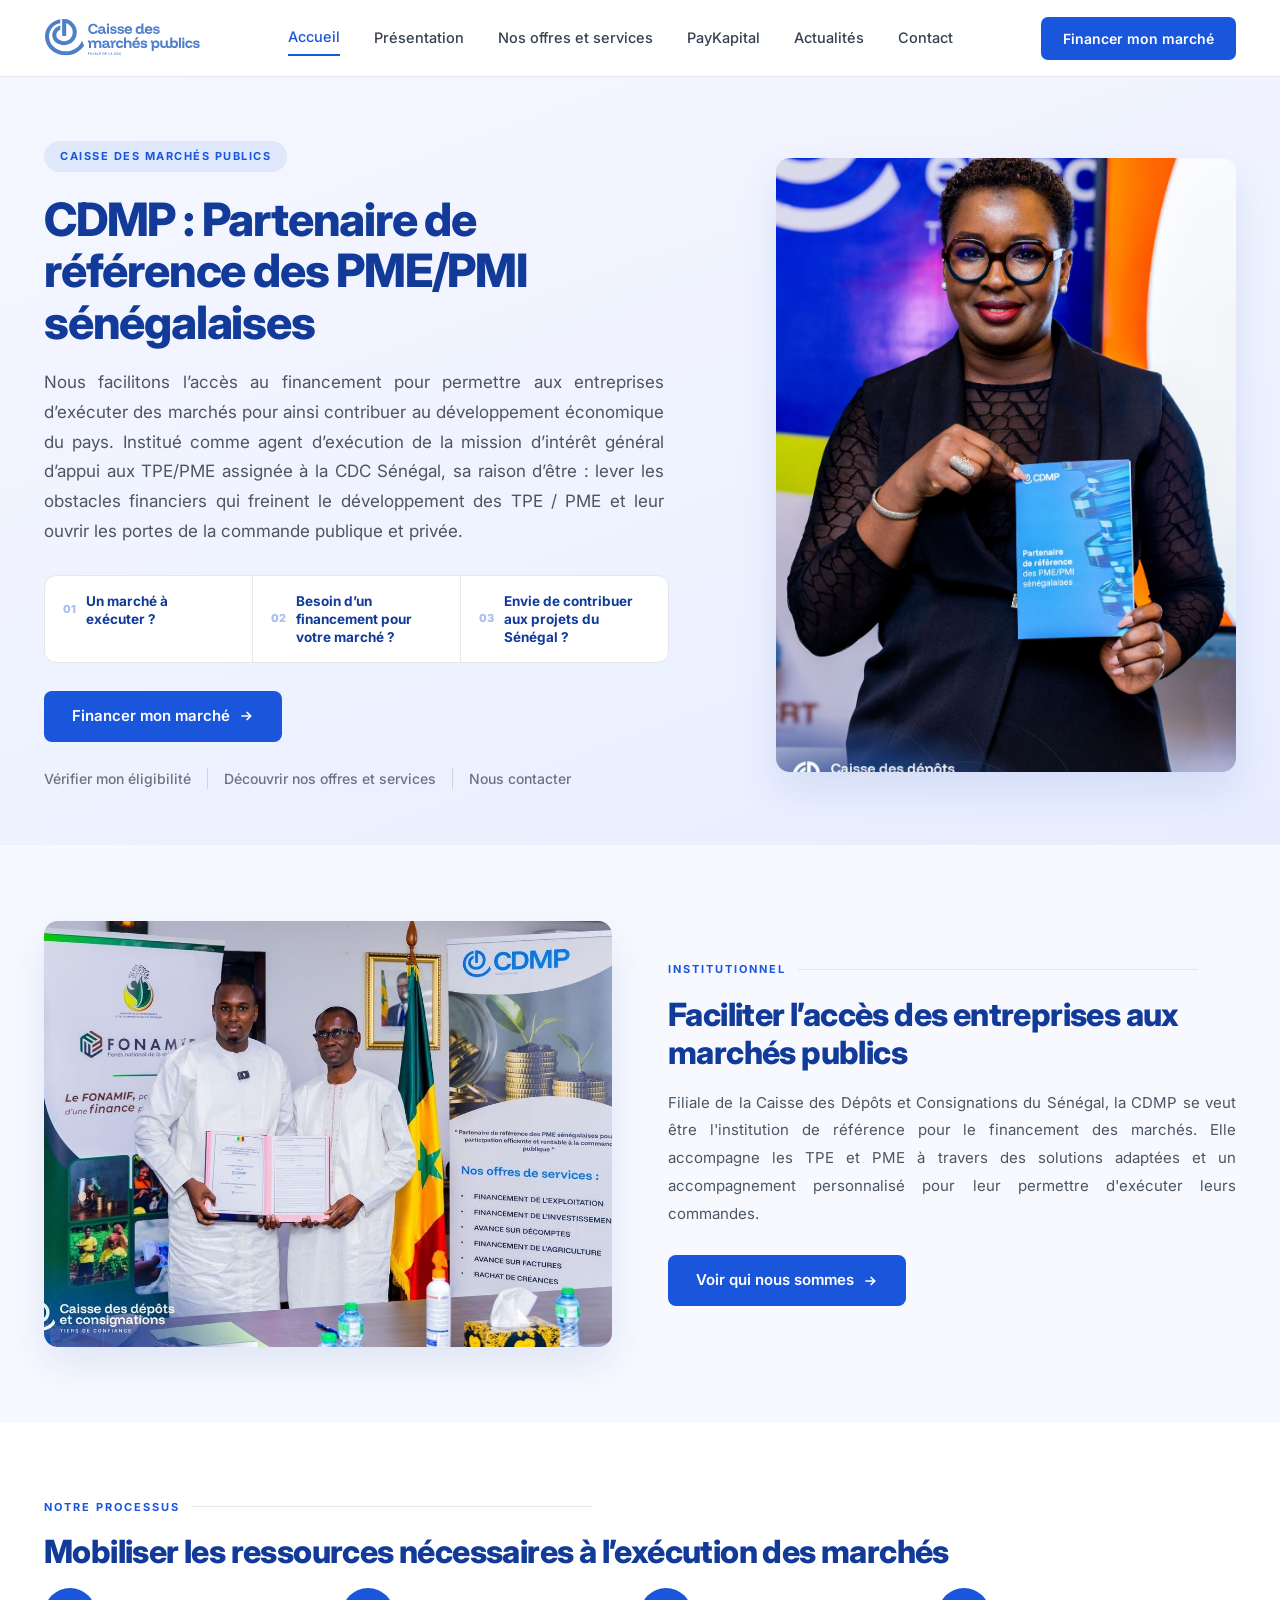
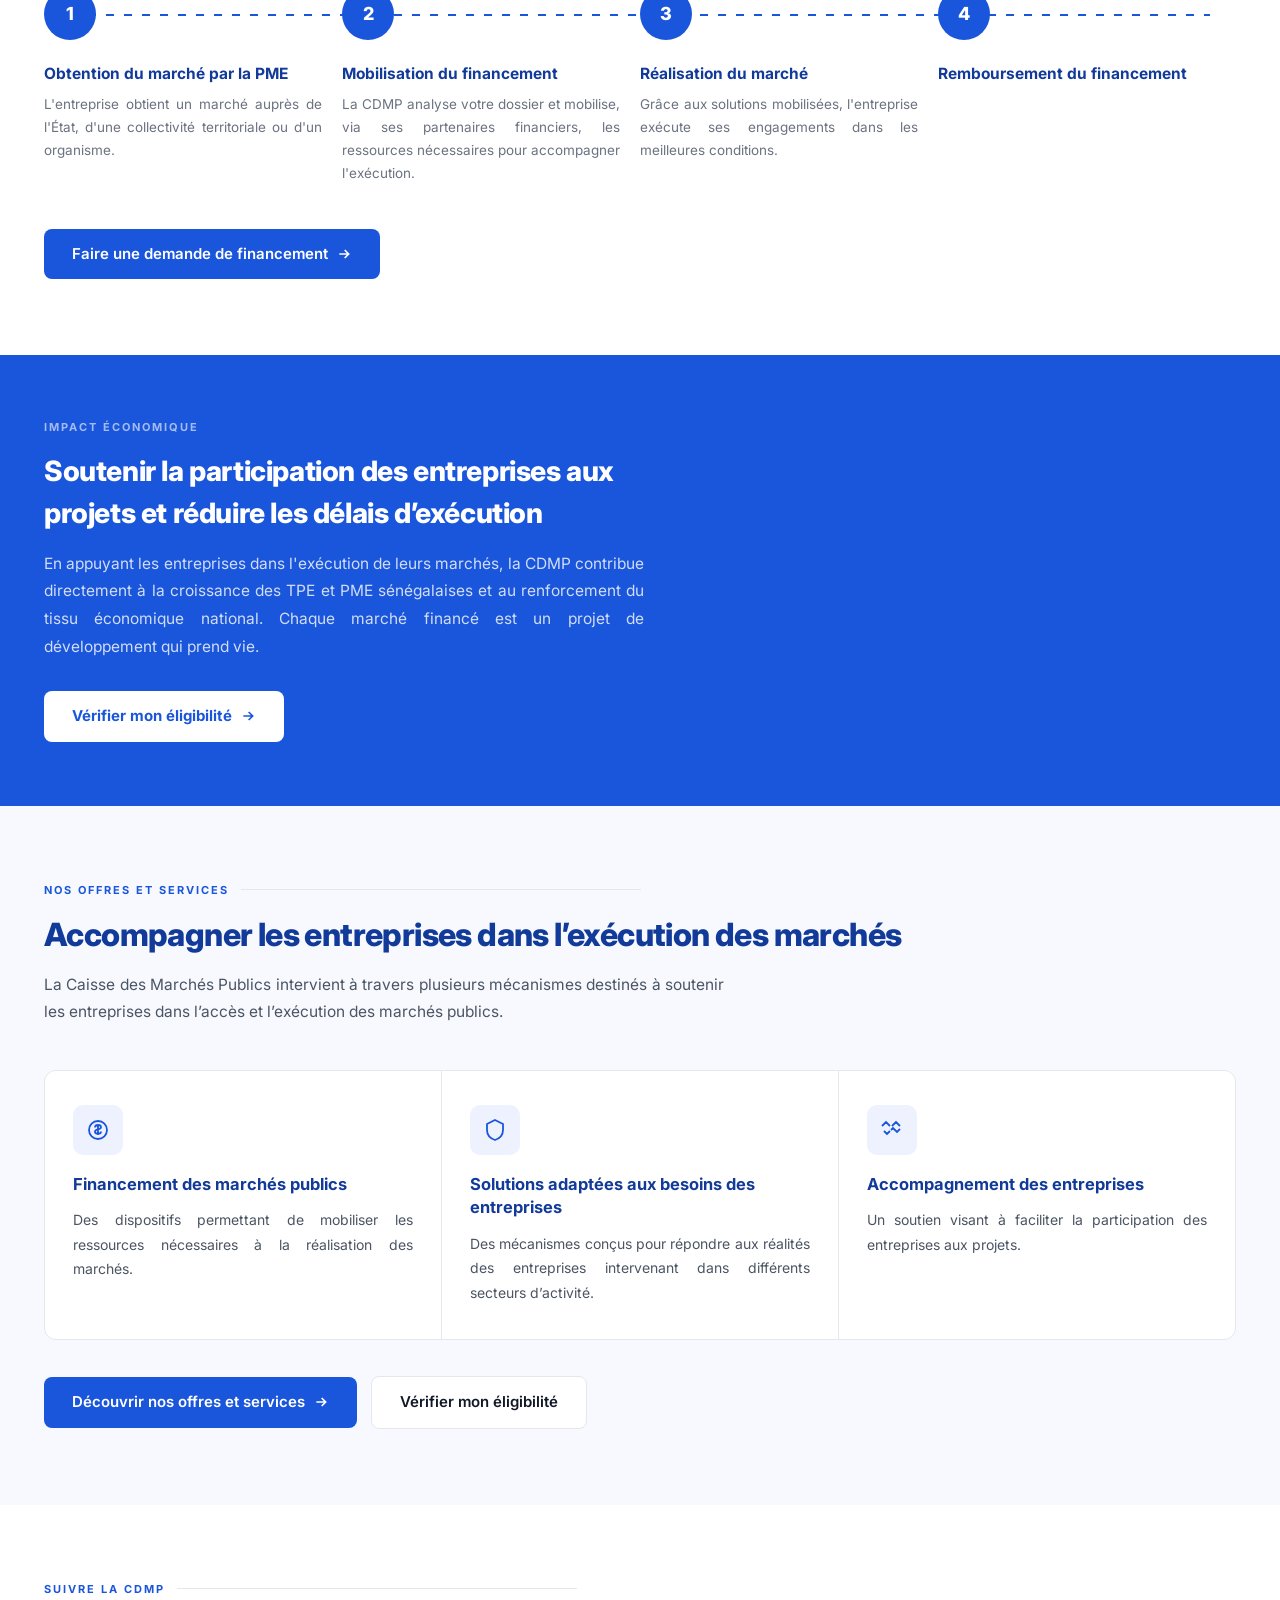
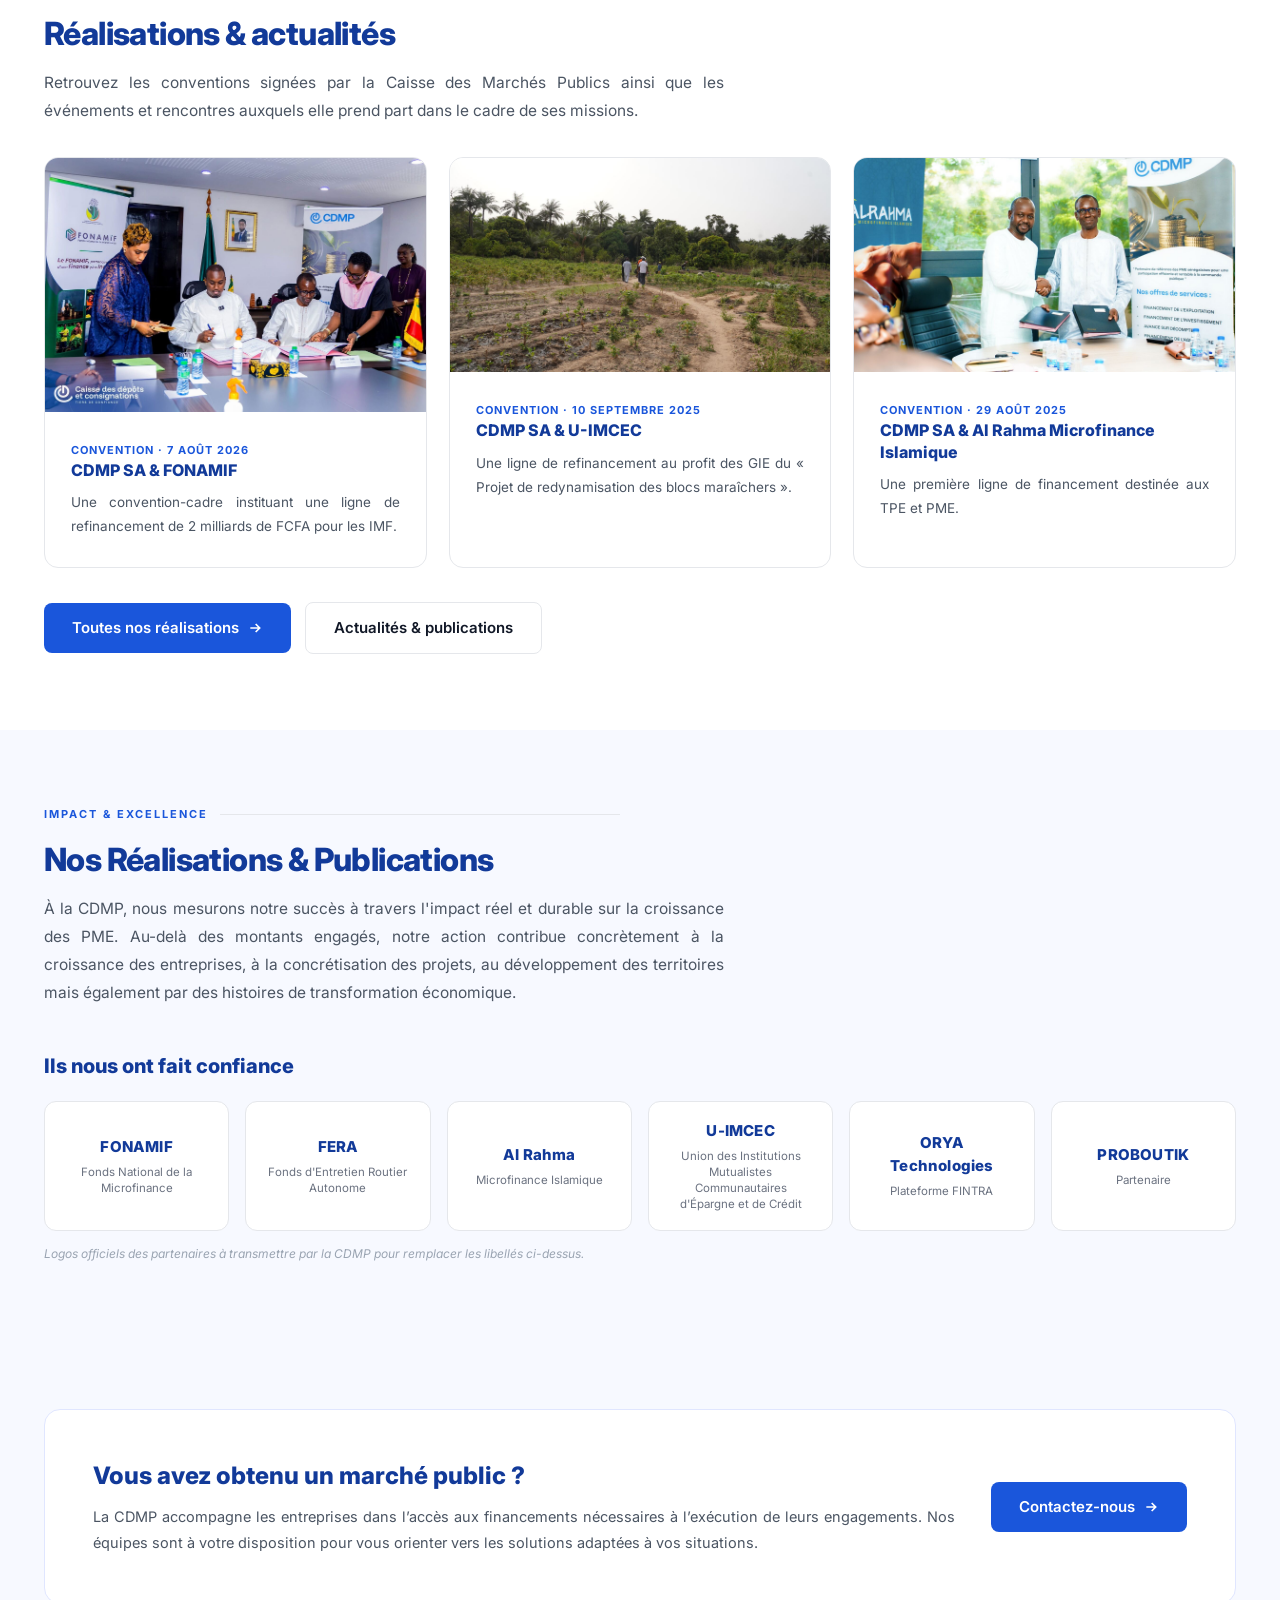
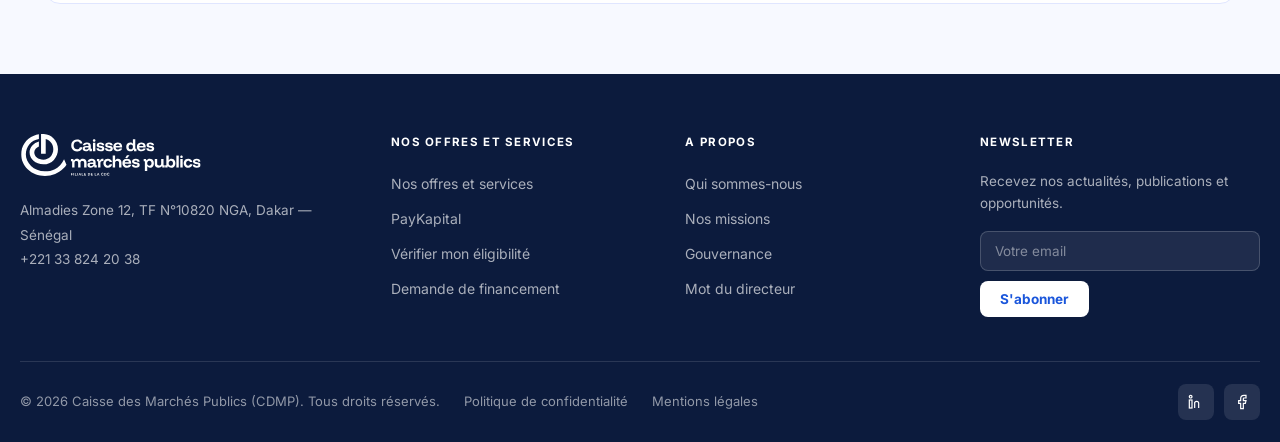
==== commit d90ce46f: "Corrections issues de la revue avant mise en ligne - Harmonisation : titres en bleu institutionnel f" ====
--- a/index.html
+++ b/index.html
@@ -22,11 +22,11 @@
 <a href="presentation.html#mot-du-directeur">Mot du directeur</a>
 </div>
 </div></div>
-<div class="nav-item"><a class="" href="domaines-intervention.html">Domaines d'intervention</a>
+<div class="nav-item"><a class="" href="domaines-intervention.html">Nos offres et services</a>
 <div class="mega">
-<div class="mega-col"><h5>Nos solutions</h5>
-<a href="domaines-intervention.html#offres">Offres</a>
-<a href="domaines-intervention.html#solutions">Services</a>
+<div class="mega-col"><h5>Domaines d'intervention</h5>
+<a href="domaines-intervention.html#offres">Nos offres et services</a>
+<a href="domaines-intervention.html#approche">Notre approche</a>
 <a href="eligibilite.html">Vérifier mon éligibilité</a>
 </div>
 </div></div>
@@ -34,8 +34,8 @@
 <div class="nav-item"><a class="" href="actualites.html">Actualités</a>
 <div class="mega">
 <div class="mega-col"><h5>Suivre la CDMP</h5>
-<a href="actualites.html#publications">Publications</a>
 <a href="actualites.html#realisations">Réalisations</a>
+<a href="actualites.html#publications">Actualités &amp; publications</a>
 </div>
 </div></div>
 <div class="nav-item"><a class="" href="contact.html">Contact</a></div>
@@ -55,28 +55,28 @@
 <div class="pc-row">
 <div class="pc-item" tabindex="0"><button class="pc-q"><span class="pc-num">01</span>Un marché à exécuter ?</button><div class="pc-a"><p>Offrir des solutions sur mesure pour un meilleur accès aux marchés en accompagnant les entreprises dans l’exécution.</p></div></div>
 <div class="pc-item" tabindex="0"><button class="pc-q"><span class="pc-num">02</span>Besoin d’un financement pour votre marché ?</button><div class="pc-a"><p>Faciliter l’accès au financement des TPE / PME dans tous les secteurs d’activité à des conditions soutenables et compétitives.</p></div></div>
-<div class="pc-item" tabindex="0"><button class="pc-q"><span class="pc-num">03</span>Envie de contribuer aux projets du Sénégal ?</button><div class="pc-a"><p>Soutenir les entreprises engagées dans la réalisation des projets et réduire les délais d’exécution des marchés en mettant à disposition des ressources financières adaptées permettant aux entreprises d’agir rapidement et efficacement.</p></div></div>
+<div class="pc-item" tabindex="0"><button class="pc-q"><span class="pc-num">03</span>Envie de contribuer aux projets du Sénégal ?</button><div class="pc-a"><p>Soutenir les entreprises engagées dans la réalisation des projets et réduire les délais d’exécution des marchés en mettant à disposition des ressources financières adaptées permettant aux entreprises d’agir rapidement.</p></div></div>
 </div>
 <div style="margin-top:28px;">
-<a href="contact.html" class="btn-primary">Financer mon marché <svg width="16" height="16" viewBox="0 0 24 24" fill="none" stroke="currentColor" stroke-width="2.5"><path d="M5 12h14M13 6l6 6-6 6"/></svg></a>
+<a href="demande-financement.html" class="btn-primary">Financer mon marché <svg width="16" height="16" viewBox="0 0 24 24" fill="none" stroke="currentColor" stroke-width="2.5"><path d="M5 12h14M13 6l6 6-6 6"/></svg></a>
 </div>
 <div class="link-row">
 <a href="eligibilite.html">Vérifier mon éligibilité</a>
-<a href="domaines-intervention.html">Découvrir les solutions</a>
+<a href="domaines-intervention.html#offres">Découvrir nos offres et services</a>
 <a href="contact.html">Nous contacter</a>
 </div>
 </div>
-<div><div class="media-ph"><svg viewBox="0 0 24 24" fill="none" stroke="currentColor" stroke-width="1.6"><path d="M3 21h18M6 21V7l6-4 6 4v14M9 21v-6h6v6"/></svg><span>Photo institutionnelle — Siège de la CDMP</span></div><p style="font-size:12px;color:#9aa4b2;margin-top:10px;font-style:italic;">Visuel à remplacer par le fichier réel fourni par la CDMP.</p></div>
+<figure class="photo ratio-3-4" style="max-width:460px;margin-left:auto;"><img src="img/photos/cdmp-brochure-partenaire.jpg" alt="Présentation de la brochure CDMP « Partenaire de référence des PME/PMI sénégalaises »" width="1067" height="1600"/></figure>
 </div>
 </section>
 
 <section class="section-alt">
 <div class="wrap grid-2">
-<div><div class="media-ph"><svg viewBox="0 0 24 24" fill="none" stroke="currentColor" stroke-width="1.6"><path d="M3 21h18M6 21V7l6-4 6 4v14M9 21v-6h6v6"/></svg><span>Photo institutionnelle — Cérémonie CDMP</span></div><p style="font-size:12px;color:#9aa4b2;margin-top:10px;font-style:italic;">Visuel à remplacer par le fichier réel fourni par la CDMP.</p></div>
+<figure class="photo ratio-4-3"><img src="img/photos/convention-fonamif-echange.jpg" alt="Échange de la convention CDMP – FONAMIF devant le kakémono « Nos offres de services »" loading="lazy" width="1200" height="800"/></figure>
 <div>
 <div class="eyebrow-line">INSTITUTIONNEL</div>
 <h2 class="section-title">Faciliter l’accès des entreprises aux marchés publics</h2>
-<p style="font-size:15px;color:var(--gray);line-height:1.85;margin-bottom:28px;">Filiale de la Caisse des Dépôts et Consignations du Sénégal, la CDMP se veut être l'institution de référence pour le financement des marchés. Elle accompagne les TPE et PME à travers des solutions adaptées — prêts, cautions, accompagnement personnalisé — pour leur permettre d'exécuter leurs commandes.</p>
+<p class="section-lead">Filiale de la Caisse des Dépôts et Consignations du Sénégal, la CDMP se veut être l'institution de référence pour le financement des marchés. Elle accompagne les TPE et PME à travers des solutions adaptées et un accompagnement personnalisé pour leur permettre d'exécuter leurs commandes.</p>
 <a href="presentation.html#a-propos" class="btn-primary">Voir qui nous sommes <svg width="16" height="16" viewBox="0 0 24 24" fill="none" stroke="currentColor" stroke-width="2.5"><path d="M5 12h14M13 6l6 6-6 6"/></svg></a>
 </div>
 </div>
@@ -92,7 +92,7 @@
 <div class="step"><div class="step-dot"><span>3</span></div><h3>Réalisation du marché</h3><p>Grâce aux solutions mobilisées, l'entreprise exécute ses engagements dans les meilleures conditions.</p></div>
 <div class="step"><div class="step-dot"><span>4</span></div><h3>Remboursement du financement</h3></div>
 </div>
-<div style="margin-top:44px;"><a href="domaines-intervention.html#solutions" class="btn-primary">Accéder à nos solutions <svg width="16" height="16" viewBox="0 0 24 24" fill="none" stroke="currentColor" stroke-width="2.5"><path d="M5 12h14M13 6l6 6-6 6"/></svg></a></div>
+<div style="margin-top:44px;"><a href="demande-financement.html" class="btn-primary">Faire une demande de financement <svg width="16" height="16" viewBox="0 0 24 24" fill="none" stroke="currentColor" stroke-width="2.5"><path d="M5 12h14M13 6l6 6-6 6"/></svg></a></div>
 </div>
 </section>
 
@@ -101,13 +101,13 @@
 <div class="eyebrow-inv">IMPACT ÉCONOMIQUE</div>
 <h2>Soutenir la participation des entreprises aux projets et réduire les délais d’exécution</h2>
 <p>En appuyant les entreprises dans l'exécution de leurs marchés, la CDMP contribue directement à la croissance des TPE et PME sénégalaises et au renforcement du tissu économique national. Chaque marché financé est un projet de développement qui prend vie.</p>
-<a href="domaines-intervention.html" class="btn-white">Explorez nos domaines d'intervention <svg width="16" height="16" viewBox="0 0 24 24" fill="none" stroke="currentColor" stroke-width="2.5"><path d="M5 12h14M13 6l6 6-6 6"/></svg></a>
+<a href="eligibilite.html" class="btn-white">Vérifier mon éligibilité <svg width="16" height="16" viewBox="0 0 24 24" fill="none" stroke="currentColor" stroke-width="2.5"><path d="M5 12h14M13 6l6 6-6 6"/></svg></a>
 </div>
 </section>
 
 <section class="section-alt">
 <div class="wrap">
-<div class="eyebrow-line">NOS SOLUTIONS</div>
+<div class="eyebrow-line">NOS OFFRES ET SERVICES</div>
 <h2 class="section-title">Accompagner les entreprises dans l’exécution des marchés</h2>
 <p class="section-sub">La Caisse des Marchés Publics intervient à travers plusieurs mécanismes destinés à soutenir les entreprises dans l’accès et l’exécution des marchés publics.</p>
 <div class="card-grid">
@@ -115,16 +115,21 @@
 <div class="card"><div class="card-icon"><svg viewBox="0 0 24 24" fill="none" stroke="currentColor" stroke-width="1.8"><path d="M12 2l8 4v6c0 5-3.4 8.4-8 10-4.6-1.6-8-5-8-10V6l8-4z"/></svg></div><h3>Solutions adaptées aux besoins des entreprises</h3><p>Des mécanismes conçus pour répondre aux réalités des entreprises intervenant dans différents secteurs d’activité.</p></div>
 <div class="card"><div class="card-icon"><svg viewBox="0 0 24 24" fill="none" stroke="currentColor" stroke-width="1.8"><path d="M11 12l2-2 4 4 3-3M4 13l3 3 3-3M2 8l4-4 4 4M12 8l4-4 4 4"/></svg></div><h3>Accompagnement des entreprises</h3><p>Un soutien visant à faciliter la participation des entreprises aux projets.</p></div>
 </div>
-<div style="margin-top:36px;"><a href="domaines-intervention.html#offres" class="btn-primary">Découvrir nos offres et services <svg width="16" height="16" viewBox="0 0 24 24" fill="none" stroke="currentColor" stroke-width="2.5"><path d="M5 12h14M13 6l6 6-6 6"/></svg></a></div>
+<div class="btn-row" style="margin-top:36px;"><a href="domaines-intervention.html#offres" class="btn-primary">Découvrir nos offres et services <svg width="16" height="16" viewBox="0 0 24 24" fill="none" stroke="currentColor" stroke-width="2.5"><path d="M5 12h14M13 6l6 6-6 6"/></svg></a><a href="eligibilite.html" class="btn-outline">Vérifier mon éligibilité</a></div>
 </div>
 </section>
 
 <section>
 <div class="wrap">
 <div class="eyebrow-line">SUIVRE LA CDMP</div>
-<h2 class="section-title">Actualités</h2>
-<p class="section-sub" style="margin-bottom:24px;">Retrouvez les dernières informations, publications et initiatives menées par la Caisse des Marchés Publics dans le cadre de ses missions.</p>
-<a href="actualites.html" class="btn-primary">Voir toutes les actualités <svg width="16" height="16" viewBox="0 0 24 24" fill="none" stroke="currentColor" stroke-width="2.5"><path d="M5 12h14M13 6l6 6-6 6"/></svg></a>
+<h2 class="section-title">Réalisations &amp; actualités</h2>
+<p class="section-sub" style="margin-bottom:32px;">Retrouvez les conventions signées par la Caisse des Marchés Publics ainsi que les événements et rencontres auxquels elle prend part dans le cadre de ses missions.</p>
+<div class="home-real-grid">
+<article class="real-card"><div class="real-img"><img src="img/photos/convention-fonamif-signature.jpg" alt="Signature de la convention CDMP – FONAMIF" loading="lazy" width="1600" height="1067"/></div><div class="body"><span class="actu-date">Convention · 7 août 2026</span><h3>CDMP SA &amp; FONAMIF</h3><p>Une convention-cadre instituant une ligne de refinancement de 2 milliards de FCFA pour les IMF.</p></div></article>
+<article class="real-card"><div class="real-img"><img src="img/photos/bloc-maraicher-parcelle.jpg" alt="Parcelle du projet de redynamisation des blocs maraîchers" loading="lazy" width="1600" height="900"/></div><div class="body"><span class="actu-date">Convention · 10 septembre 2025</span><h3>CDMP SA &amp; U-IMCEC</h3><p>Une ligne de refinancement au profit des GIE du « Projet de redynamisation des blocs maraîchers ».</p></div></article>
+<article class="real-card"><div class="real-img"><img src="img/photos/convention-al-rahma-signature.jpg" alt="Signature de la convention CDMP – Al Rahma Microfinance Islamique" loading="lazy" width="1600" height="900"/></div><div class="body"><span class="actu-date">Convention · 29 août 2025</span><h3>CDMP SA &amp; Al Rahma Microfinance Islamique</h3><p>Une première ligne de financement destinée aux TPE et PME.</p></div></article>
+</div>
+<div class="btn-row"><a href="actualites.html#realisations" class="btn-primary">Toutes nos réalisations <svg width="16" height="16" viewBox="0 0 24 24" fill="none" stroke="currentColor" stroke-width="2.5"><path d="M5 12h14M13 6l6 6-6 6"/></svg></a><a href="actualites.html#publications" class="btn-outline">Actualités &amp; publications</a></div>
 </div>
 </section>
 
@@ -132,12 +137,18 @@
 <div class="wrap">
 <div class="eyebrow-line">IMPACT &amp; EXCELLENCE</div>
 <h2 class="section-title">Nos Réalisations &amp; Publications</h2>
-<p class="section-sub">À la CDMP, nous mesurons notre succès à travers l'impact réel et durable sur la croissance des PME. Notre mission se traduit par des chiffres concrets et des histoires de transformation économique.</p>
-</div>
-<div class="wrap stats-bar" style="border-radius:14px;">
-<div><div class="stat-num">450 Mrd+</div><div class="stat-label">FCFA de financements</div><div class="stat-desc">Injectés dans l'économie locale pour le soutien direct des PME nationales.</div></div>
-<div><div class="stat-num">1,250</div><div class="stat-label">Entreprises accompagnées</div><div class="stat-desc">PME-PMI ayant bénéficié d'un appui technique ou financier sur mesure.</div></div>
-<div><div class="stat-num">15,000+</div><div class="stat-label">Emplois sécurisés</div><div class="stat-desc">Postes maintenus ou créés grâce aux lignes de crédit institutionnelles.</div></div>
+<p class="section-sub">À la CDMP, nous mesurons notre succès à travers l'impact réel et durable sur la croissance des PME. Au-delà des montants engagés, notre action contribue concrètement à la croissance des entreprises, à la concrétisation des projets, au développement des territoires mais également par des histoires de transformation économique.</p>
+<h3 style="font-size:20px;font-weight:800;margin-bottom:20px;">Ils nous ont fait confiance</h3>
+<!-- Remplacer chaque <strong>/<span> par <img src="img/partenaires/xxx.png" alt="Nom"/> dès réception des logos. -->
+<div class="partners-grid">
+<div class="partner"><strong>FONAMIF</strong><span>Fonds National de la Microfinance</span></div>
+<div class="partner"><strong>FERA</strong><span>Fonds d'Entretien Routier Autonome</span></div>
+<div class="partner"><strong>Al Rahma</strong><span>Microfinance Islamique</span></div>
+<div class="partner"><strong>U-IMCEC</strong><span>Union des Institutions Mutualistes Communautaires d'Épargne et de Crédit</span></div>
+<div class="partner"><strong>ORYA Technologies</strong><span>Plateforme FINTRA</span></div>
+<div class="partner"><strong>PROBOUTIK</strong><span>Partenaire</span></div>
+</div>
+<p class="note-integration">Logos officiels des partenaires à transmettre par la CDMP pour remplacer les libellés ci-dessus.</p>
 </div>
 </section>
 
@@ -159,8 +170,8 @@
 <a href="index.html" class="logo"><img src="img/cdmp-logo.svg" alt="CDMP - Caisse des Marchés Publics" class="logo-img logo-img-white"/></a>
 <p class="footer-contact-line">Almadies Zone 12, TF N°10820 NGA, Dakar — Sénégal<br/>+221 33 824 20 38</p>
 </div>
-<div class="footer-col"><h4>Offres</h4><ul>
-<li><a href="domaines-intervention.html">Domaines d'intervention</a></li>
+<div class="footer-col"><h4>Nos offres et services</h4><ul>
+<li><a href="domaines-intervention.html#offres">Nos offres et services</a></li>
 <li><a href="paykapital.html">PayKapital</a></li>
 <li><a href="eligibilite.html">Vérifier mon éligibilité</a></li>
 <li><a href="demande-financement.html">Demande de financement</a></li>
@@ -173,8 +184,9 @@
 </ul></div>
 <div class="footer-col"><h4>Newsletter</h4>
 <p class="footer-newsletter-text">Recevez nos actualités, publications et opportunités.</p>
-<form class="footer-newsletter-form">
-<input type="email" placeholder="Votre email" aria-label="Adresse email"/>
+<form class="footer-newsletter-form" data-formulaire="newsletter" action="api/envoi.php" method="post">
+<input type="text" name="site_hp" class="hp-field" tabindex="-1" autocomplete="off" aria-hidden="true"/>
+<input type="email" name="email" required placeholder="Votre email" aria-label="Adresse email"/>
 <button type="submit" class="btn-white">S'abonner</button>
 </form>
 </div>
@@ -190,5 +202,6 @@
 </div>
 </div>
 </footer>
+<script src="js/site.js" defer></script>
 </body>
 </html>
--- a/css/style.css
+++ b/css/style.css
@@ -249,3 +249,72 @@
   .pc-item{border-right:none;border-bottom:1px solid var(--border);}
   .pc-item:last-child{border-bottom:none;}
 }
+
+/* ==========================================================================
+   Révision octobre 2026 — harmonisation & nouveaux blocs
+   Hiérarchie des couleurs de titres :
+   - bleu institutionnel foncé (--blue-dark) : H1, H2, H3 ;
+   - bleu clair (--blue) : surtitres (eyebrows), numéros, accents.
+   ========================================================================== */
+h1,h2,h3{color:var(--blue-dark);}
+.info-card h3{color:#fff;}
+.eyebrow-line,.eyebrow,.actu-date,.pc-num{color:var(--blue);}
+.pc-q{color:var(--blue-dark);}
+.section-lead{font-size:15px;color:var(--gray);line-height:1.85;margin-bottom:28px;text-align:justify;}
+.section-lead.wide{max-width:820px;}
+.btn-row{display:flex;flex-wrap:wrap;gap:14px;align-items:center;}
+
+/* Photos réelles */
+.photo{border-radius:14px;overflow:hidden;background:var(--bg-alt2);box-shadow:0 18px 40px rgba(18,58,153,0.10);}
+.photo img{width:100%;height:100%;object-fit:cover;}
+.photo.ratio-4-3{aspect-ratio:4/3;}
+.photo.ratio-16-10{aspect-ratio:16/10;}
+.photo.ratio-3-4{aspect-ratio:3/4;}
+.photo.portrait{aspect-ratio:4/5;max-width:440px;margin-left:auto;}
+.photo figcaption,.photo-caption{font-size:12.5px;color:var(--gray-light);margin-top:10px;font-style:italic;}
+.photo-stack{display:grid;grid-template-columns:1fr 1fr;gap:14px;}
+.photo-stack .photo:first-child{grid-column:1 / -1;}
+.photo-stack .photo{aspect-ratio:16/10;}
+
+/* Ils nous ont fait confiance */
+.partners-grid{display:grid;grid-template-columns:repeat(auto-fit,minmax(170px,1fr));gap:16px;}
+.partner{background:#fff;border:1px solid var(--border);border-radius:12px;min-height:110px;padding:18px;display:flex;flex-direction:column;align-items:center;justify-content:center;text-align:center;gap:6px;transition:border-color .15s ease,box-shadow .15s ease;}
+.partner:hover{border-color:#c7d2fe;box-shadow:0 10px 24px rgba(18,58,153,0.08);}
+.partner img{max-height:56px;width:auto;object-fit:contain;}
+.partner strong{font-size:15px;font-weight:800;color:var(--blue-dark);letter-spacing:.2px;}
+.partner span{font-size:11.5px;color:var(--gray-light);line-height:1.4;}
+.note-integration{font-size:12px;color:#9aa4b2;font-style:italic;margin-top:14px;}
+
+/* Réalisations (conventions) & publications */
+.real-grid{display:grid;grid-template-columns:repeat(2,1fr);gap:26px;}
+.real-card{background:#fff;border:1px solid var(--border);border-radius:14px;overflow:hidden;display:flex;flex-direction:column;}
+.real-card .real-img{aspect-ratio:16/9;background:var(--bg-alt2);}
+.real-card .real-img img{width:100%;height:100%;object-fit:cover;}
+.real-card .real-img.no-photo{display:flex;align-items:center;justify-content:center;background:linear-gradient(135deg,var(--blue-dark),var(--blue));}
+.real-card .real-img.no-photo span{color:#fff;font-weight:800;font-size:22px;letter-spacing:.5px;text-align:center;padding:20px;}
+.real-card .body{padding:24px 26px 28px;}
+.real-card h3{font-size:18px;font-weight:800;line-height:1.35;margin-bottom:10px;}
+.real-card p{font-size:14.5px;color:var(--gray);line-height:1.75;}
+.real-thumbs{display:grid;grid-template-columns:repeat(3,1fr);gap:6px;padding:6px 6px 0;}
+.real-thumbs img{aspect-ratio:4/3;object-fit:cover;border-radius:6px;width:100%;}
+.home-real-grid{display:grid;grid-template-columns:repeat(3,1fr);gap:22px;margin-bottom:34px;}
+.home-real-grid .real-card h3{font-size:16px;}
+.home-real-grid .real-card p{font-size:13.5px;}
+.gallery{display:grid;grid-template-columns:repeat(4,1fr);gap:10px;margin-top:22px;}
+.gallery img{aspect-ratio:4/3;object-fit:cover;border-radius:10px;width:100%;}
+
+/* Formulaires : retour d'envoi */
+.form-status{display:none;margin-top:18px;padding:14px 16px;border-radius:8px;font-size:14px;line-height:1.6;}
+.form-status.is-success{display:block;background:#ecfdf5;border:1px solid #a7f3d0;color:#065f46;}
+.form-status.is-error{display:block;background:#fef2f2;border:1px solid #fecaca;color:#991b1b;}
+.footer-newsletter-form .form-status{font-size:12.5px;margin-top:4px;}
+.hp-field{position:absolute !important;left:-9999px !important;width:1px;height:1px;overflow:hidden;}
+.df-file.has-file{border-color:var(--blue);background:var(--blue-light);}
+button[disabled]{opacity:.7;cursor:wait;}
+
+@media (max-width:900px){
+  .real-grid,.home-real-grid{grid-template-columns:1fr;}
+  .gallery{grid-template-columns:1fr 1fr;}
+  .photo.portrait{margin:0 auto;}
+}
+.actu-feature .photo{min-height:320px;}
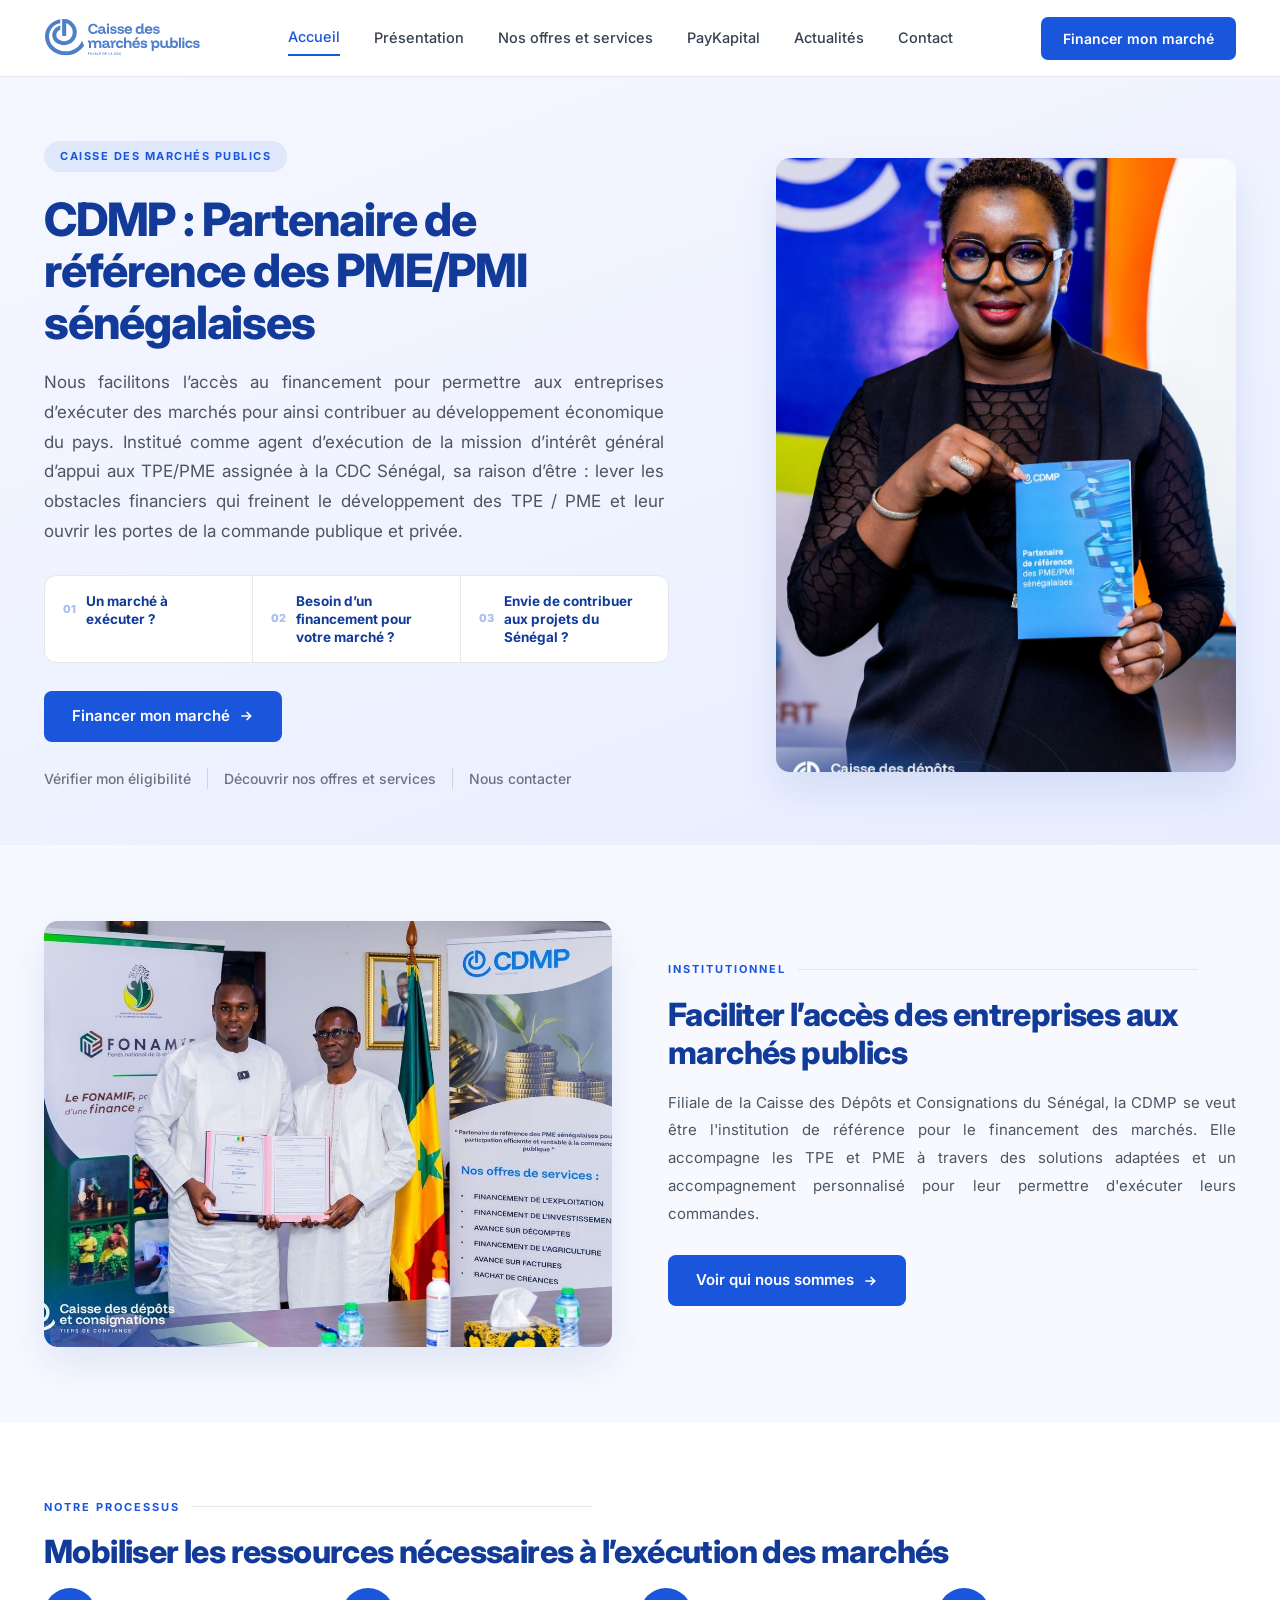
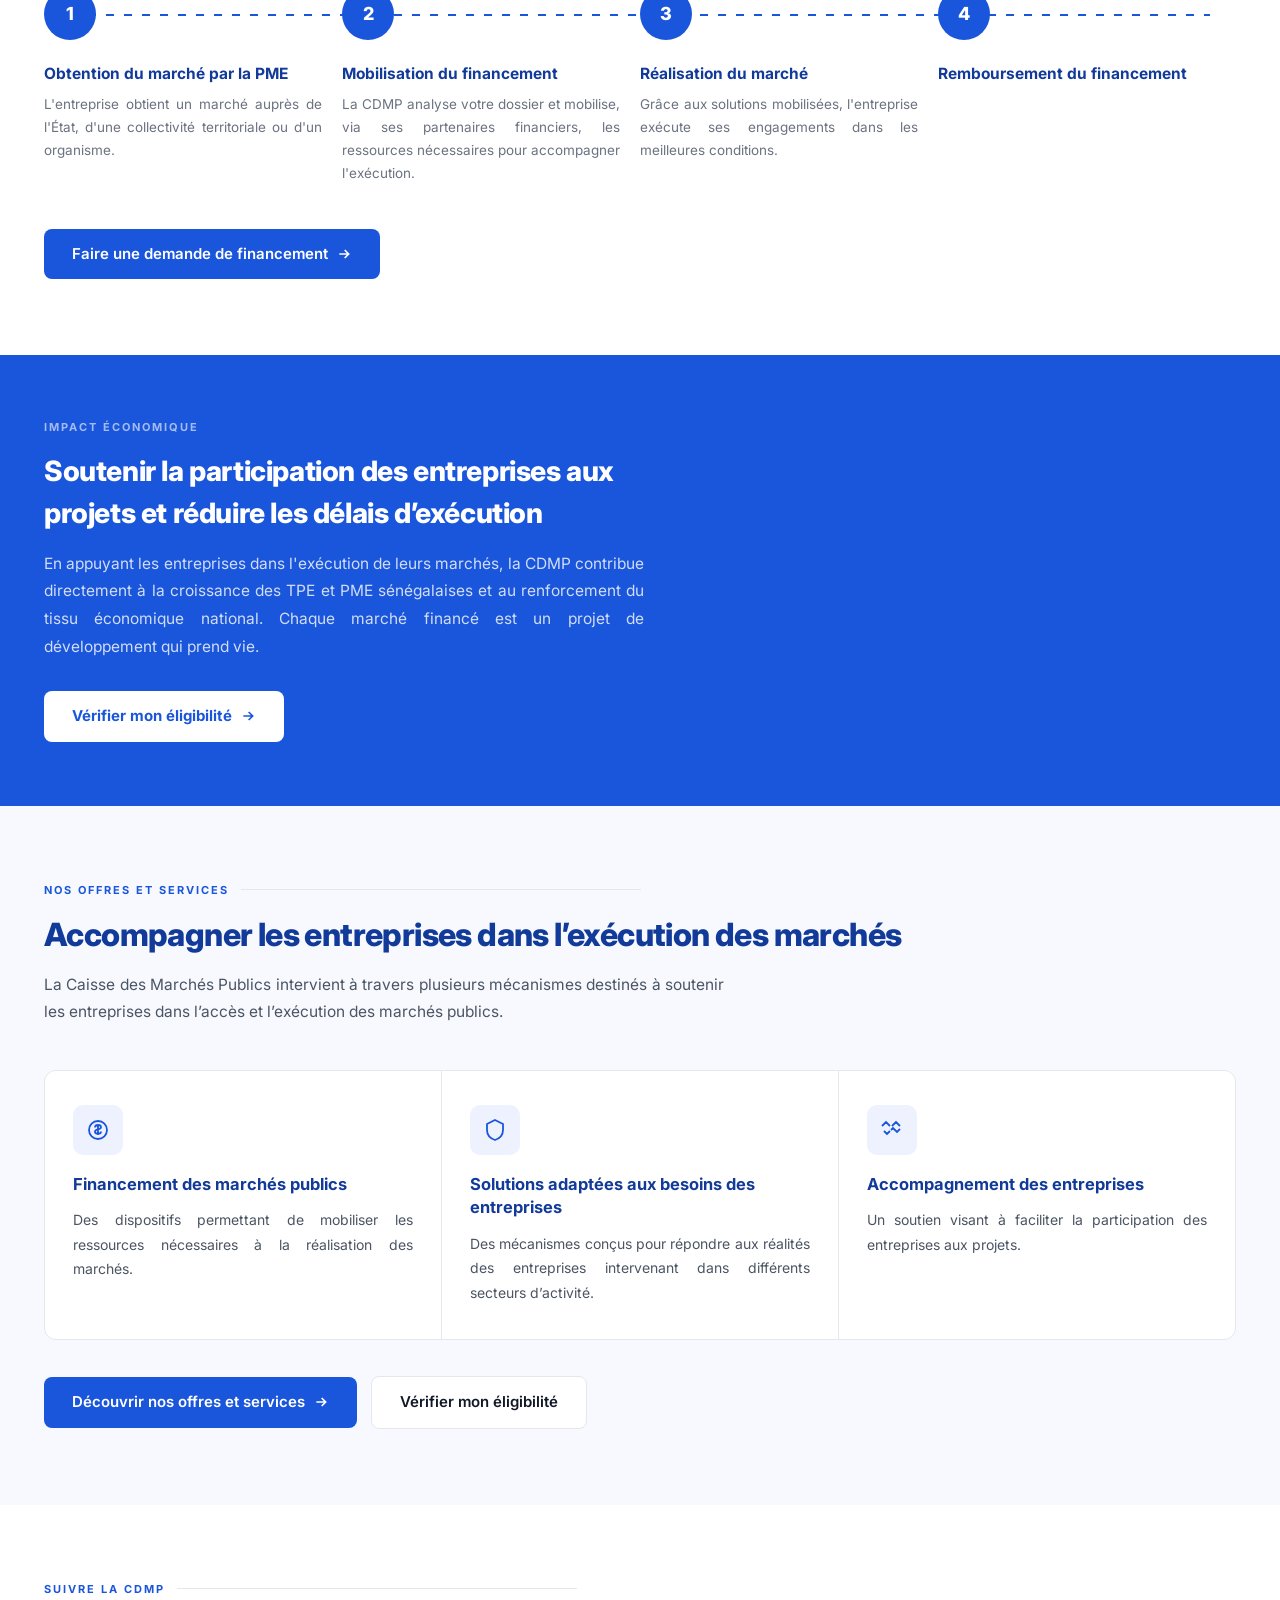
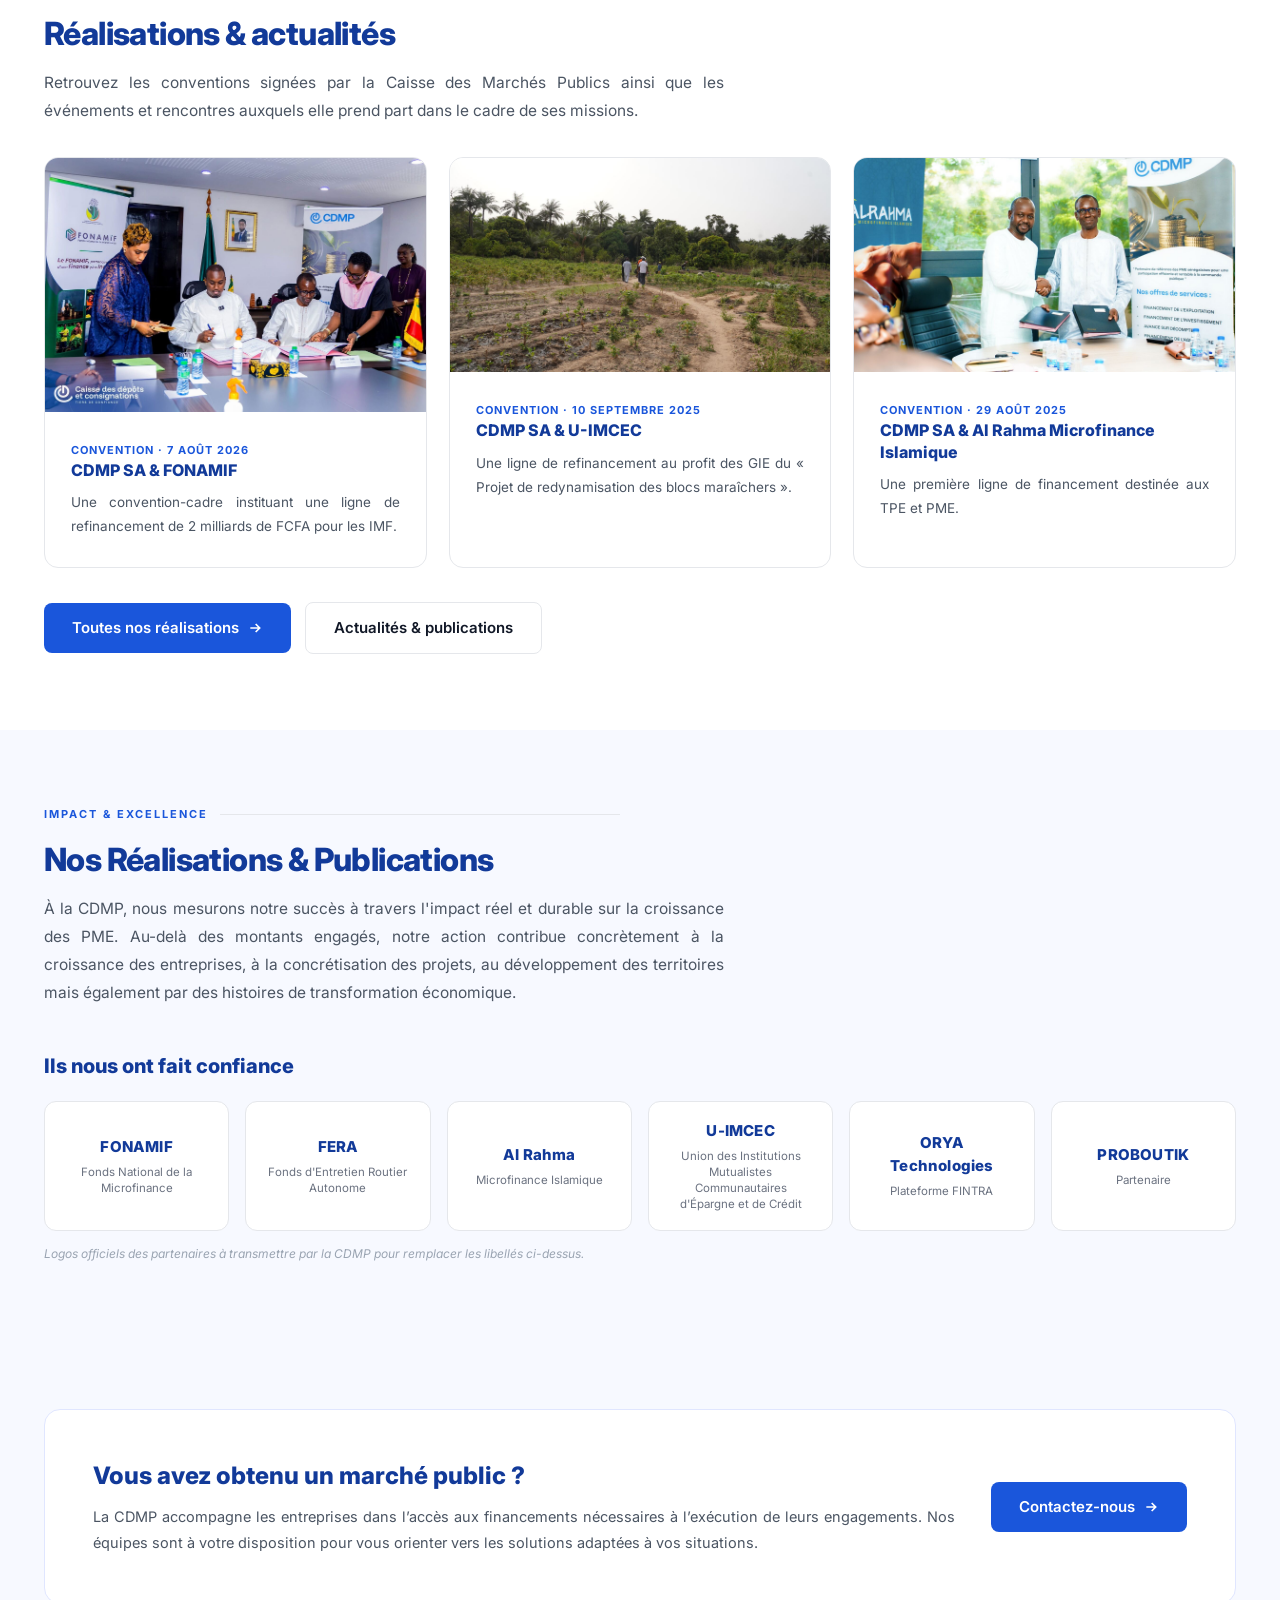
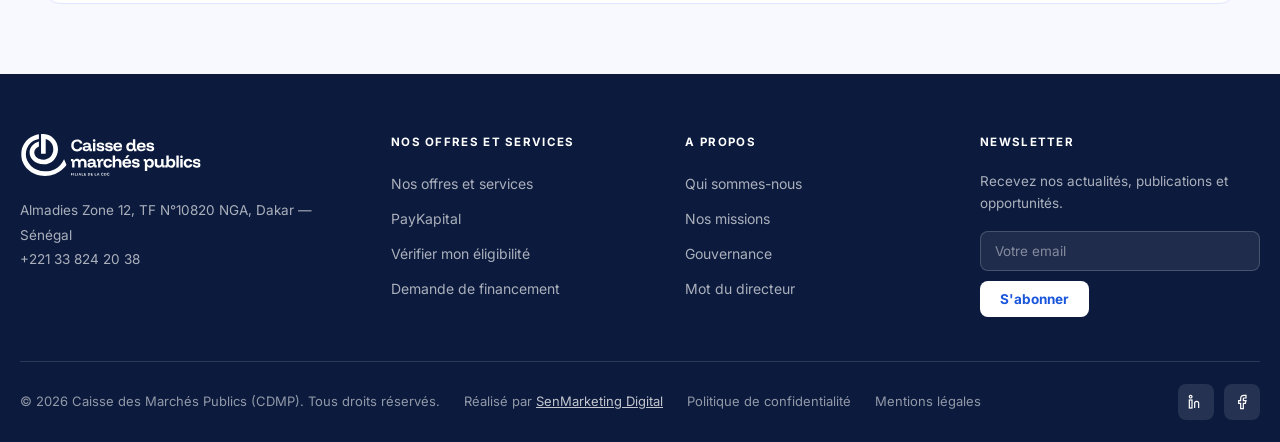
==== commit 82ebb05f: "Pied de page : mention « Réalisé par SenMarketing Digital » Co-Authored-By: Claude Opus 5.5 <noreply" ====
--- a/index.html
+++ b/index.html
@@ -194,6 +194,7 @@
 <div class="wrap footer-bottom">
 <div class="footer-bottom-left">
 <span>© 2026 Caisse des Marchés Publics (CDMP). Tous droits réservés.</span>
+<span class="footer-credit">Réalisé par <a href="https://senmarketing.net/" target="_blank" rel="noopener">SenMarketing Digital</a></span>
 <div class="links"><a href="#">Politique de confidentialité</a><a href="#">Mentions légales</a></div>
 </div>
 <div class="social-row social-row-footer">
--- a/css/style.css
+++ b/css/style.css
@@ -318,3 +318,5 @@
   .photo.portrait{margin:0 auto;}
 }
 .actu-feature .photo{min-height:320px;}
+.footer-credit a{color:rgba(255,255,255,0.75);text-decoration:underline;}
+.footer-credit a:hover{color:#fff;}
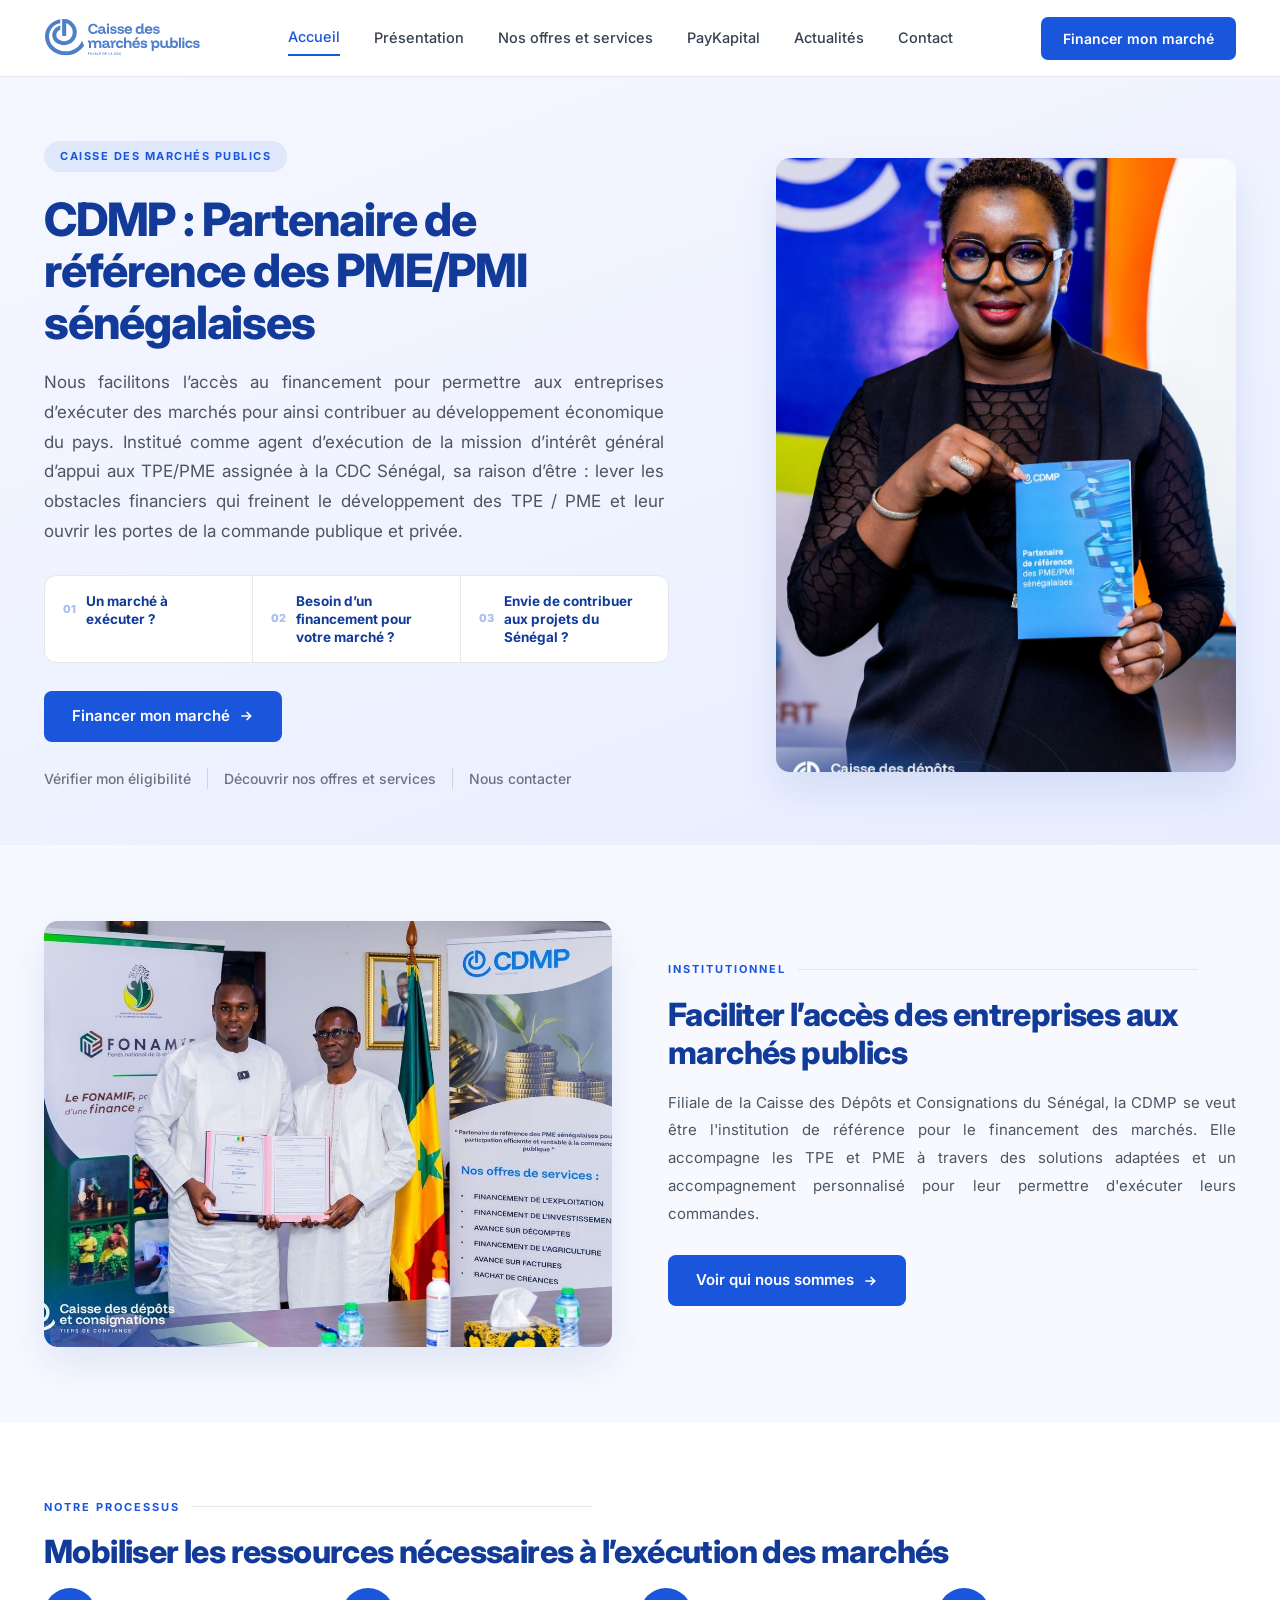
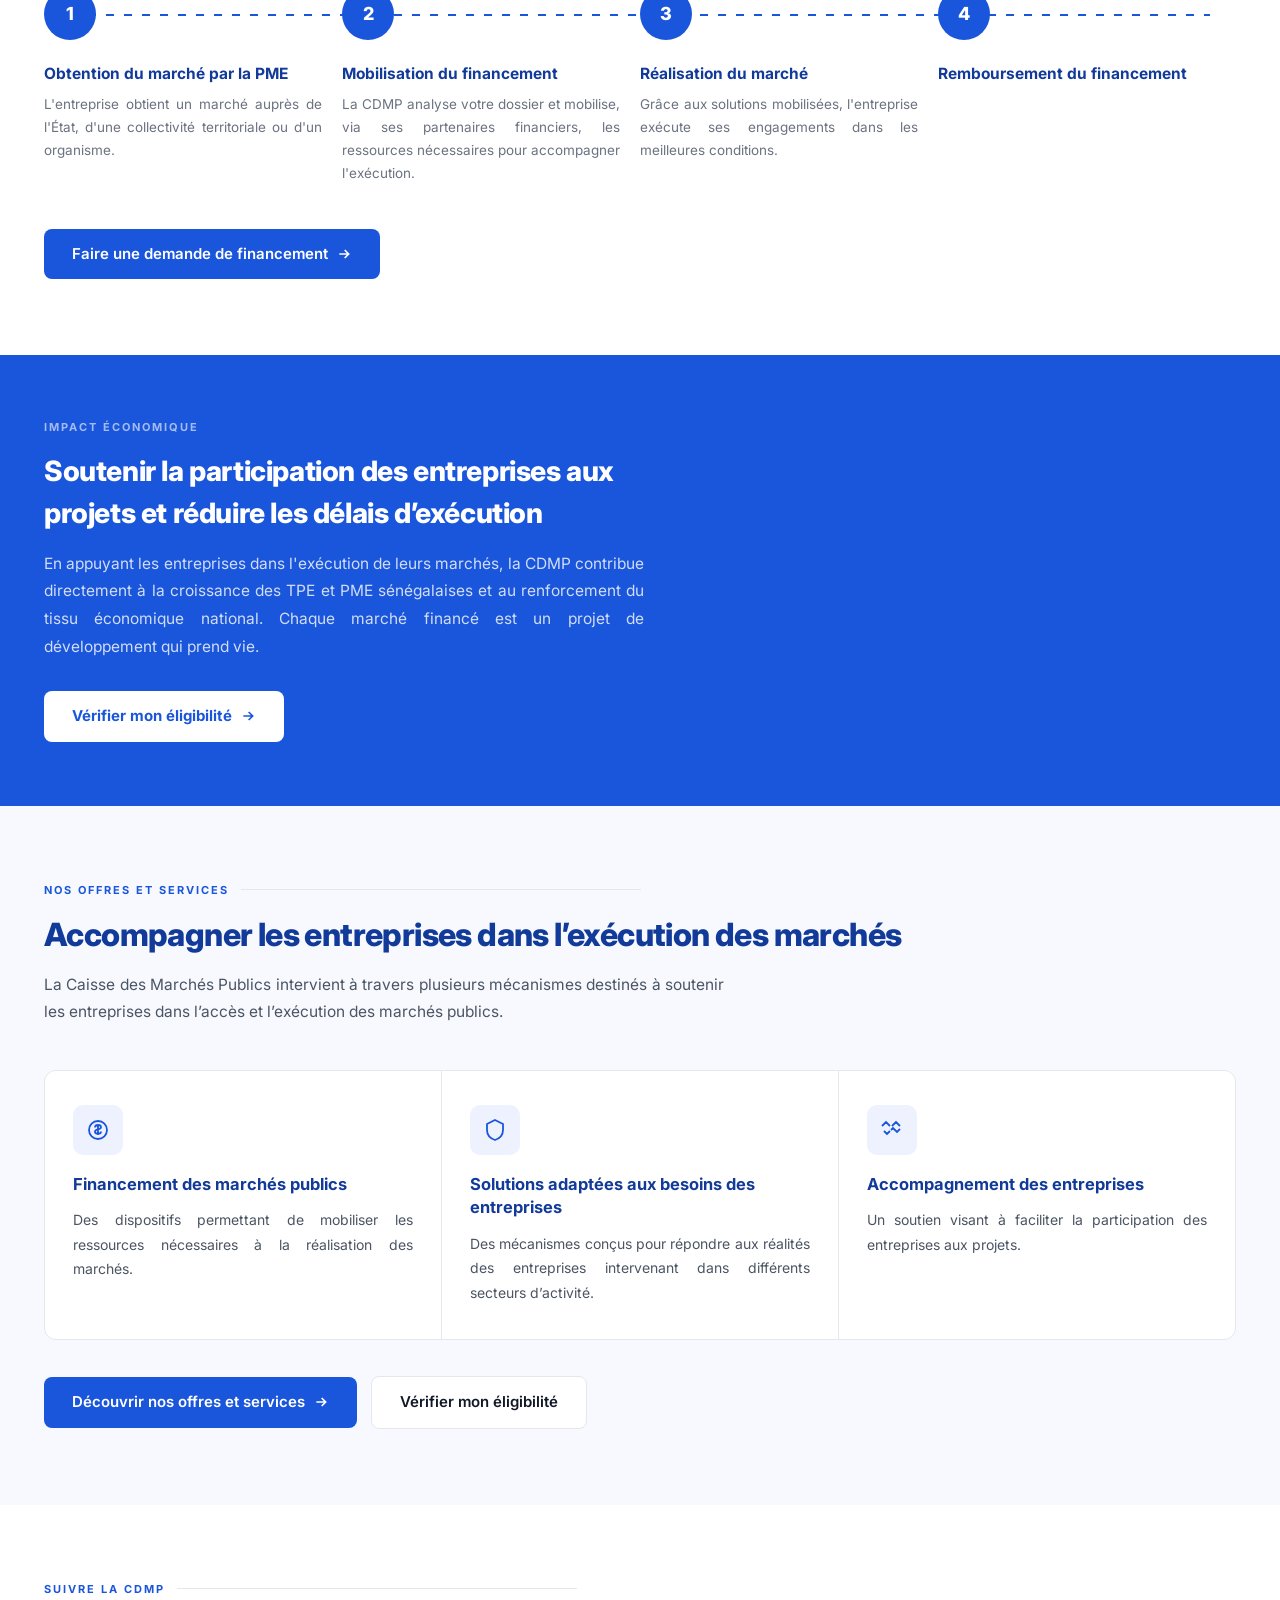
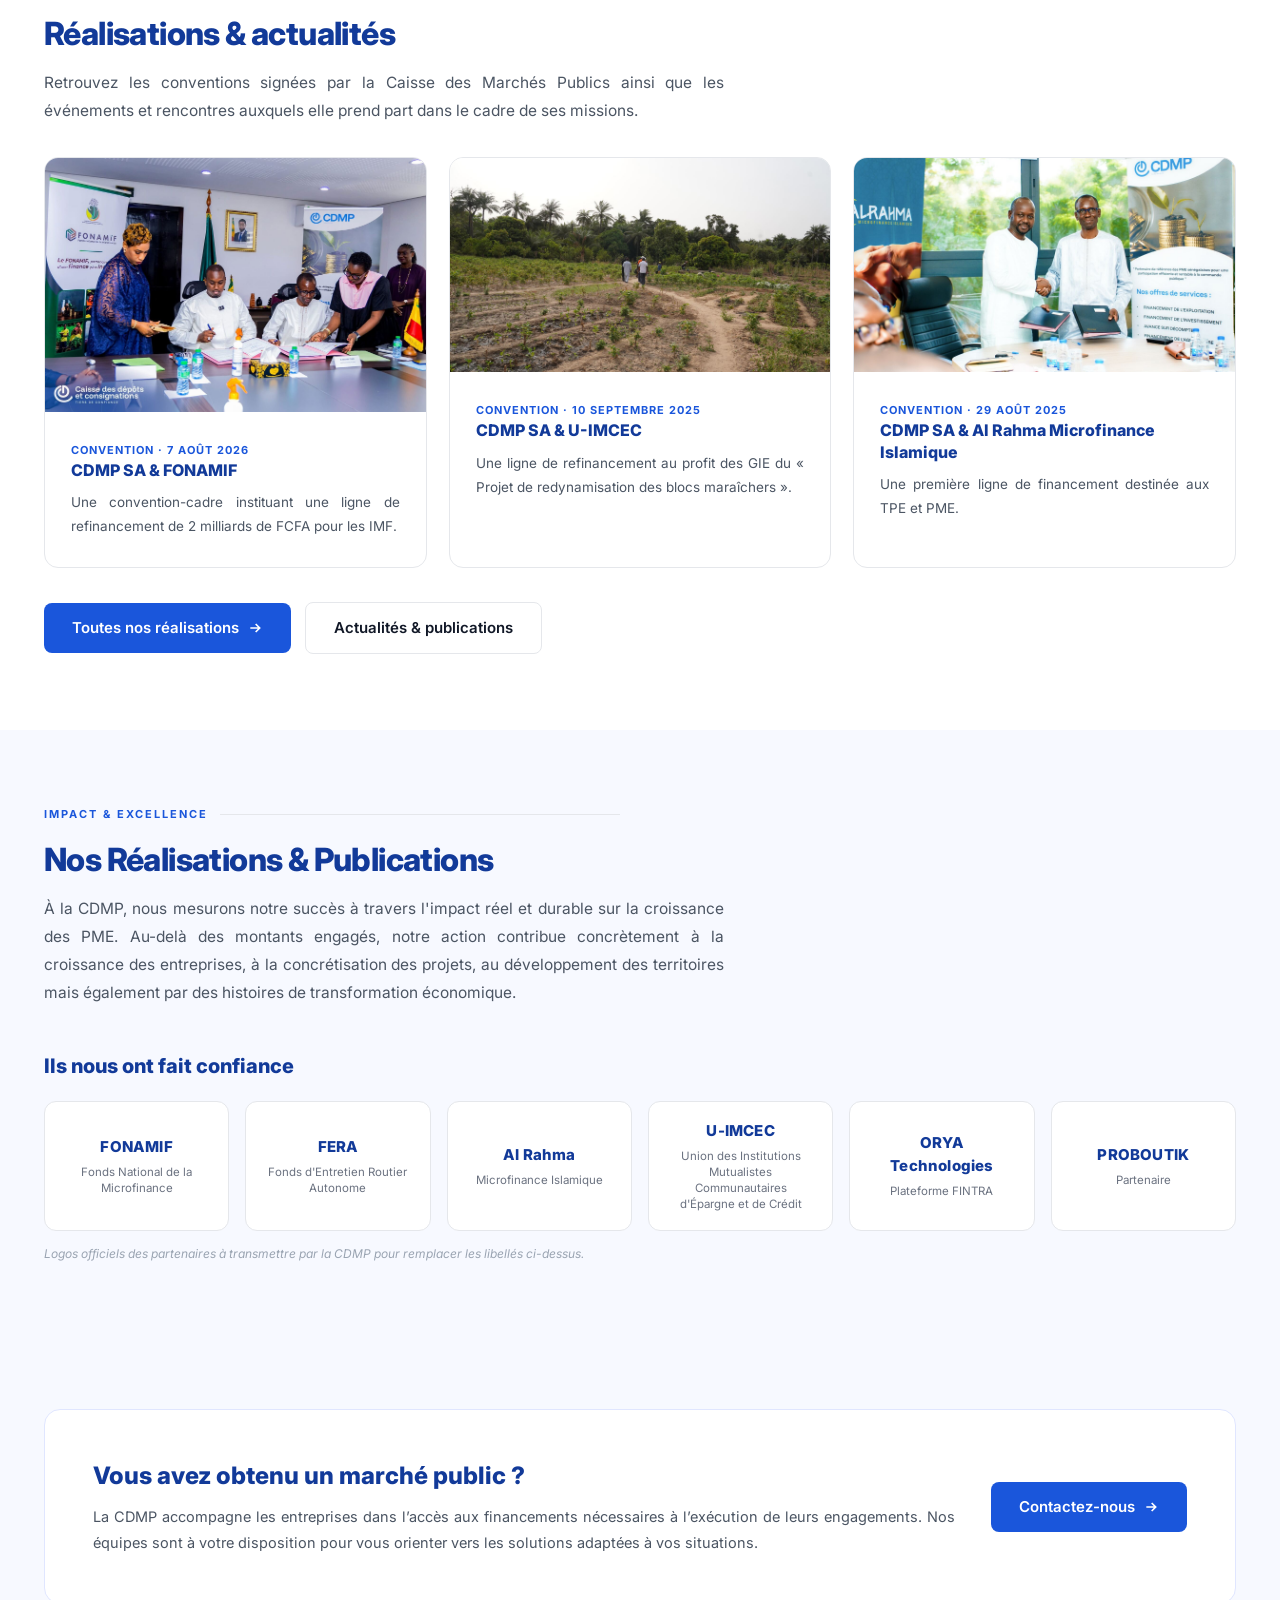
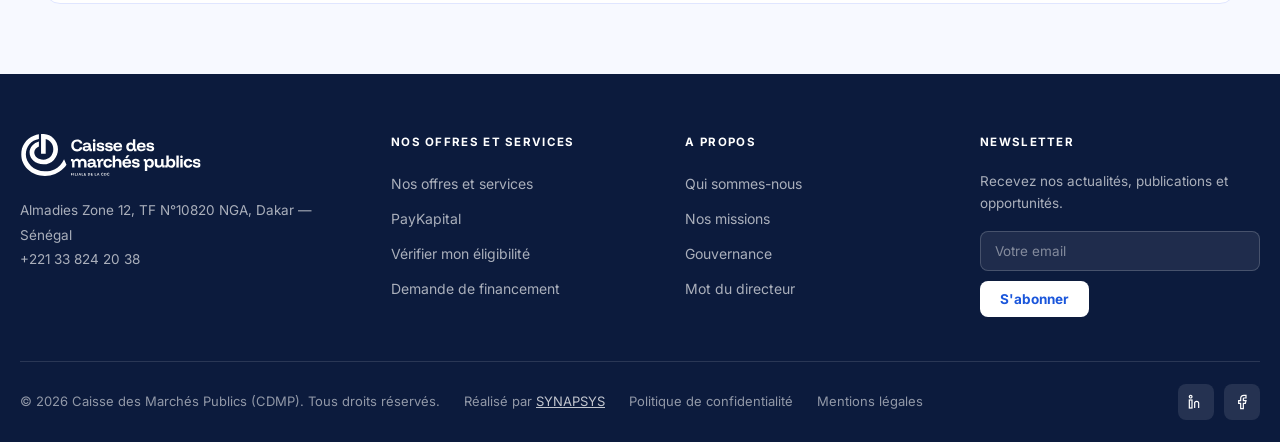
==== commit 70194ff7: "Pied de page : « Réalisé par SYNAPSYS » à la place de SenMarketing Digital Co-Authored-By: Claude Op" ====
--- a/index.html
+++ b/index.html
@@ -194,7 +194,7 @@
 <div class="wrap footer-bottom">
 <div class="footer-bottom-left">
 <span>© 2026 Caisse des Marchés Publics (CDMP). Tous droits réservés.</span>
-<span class="footer-credit">Réalisé par <a href="https://senmarketing.net/" target="_blank" rel="noopener">SenMarketing Digital</a></span>
+<span class="footer-credit">Réalisé par <a href="https://synapsys.sn/" target="_blank" rel="noopener">SYNAPSYS</a></span>
 <div class="links"><a href="#">Politique de confidentialité</a><a href="#">Mentions légales</a></div>
 </div>
 <div class="social-row social-row-footer">
